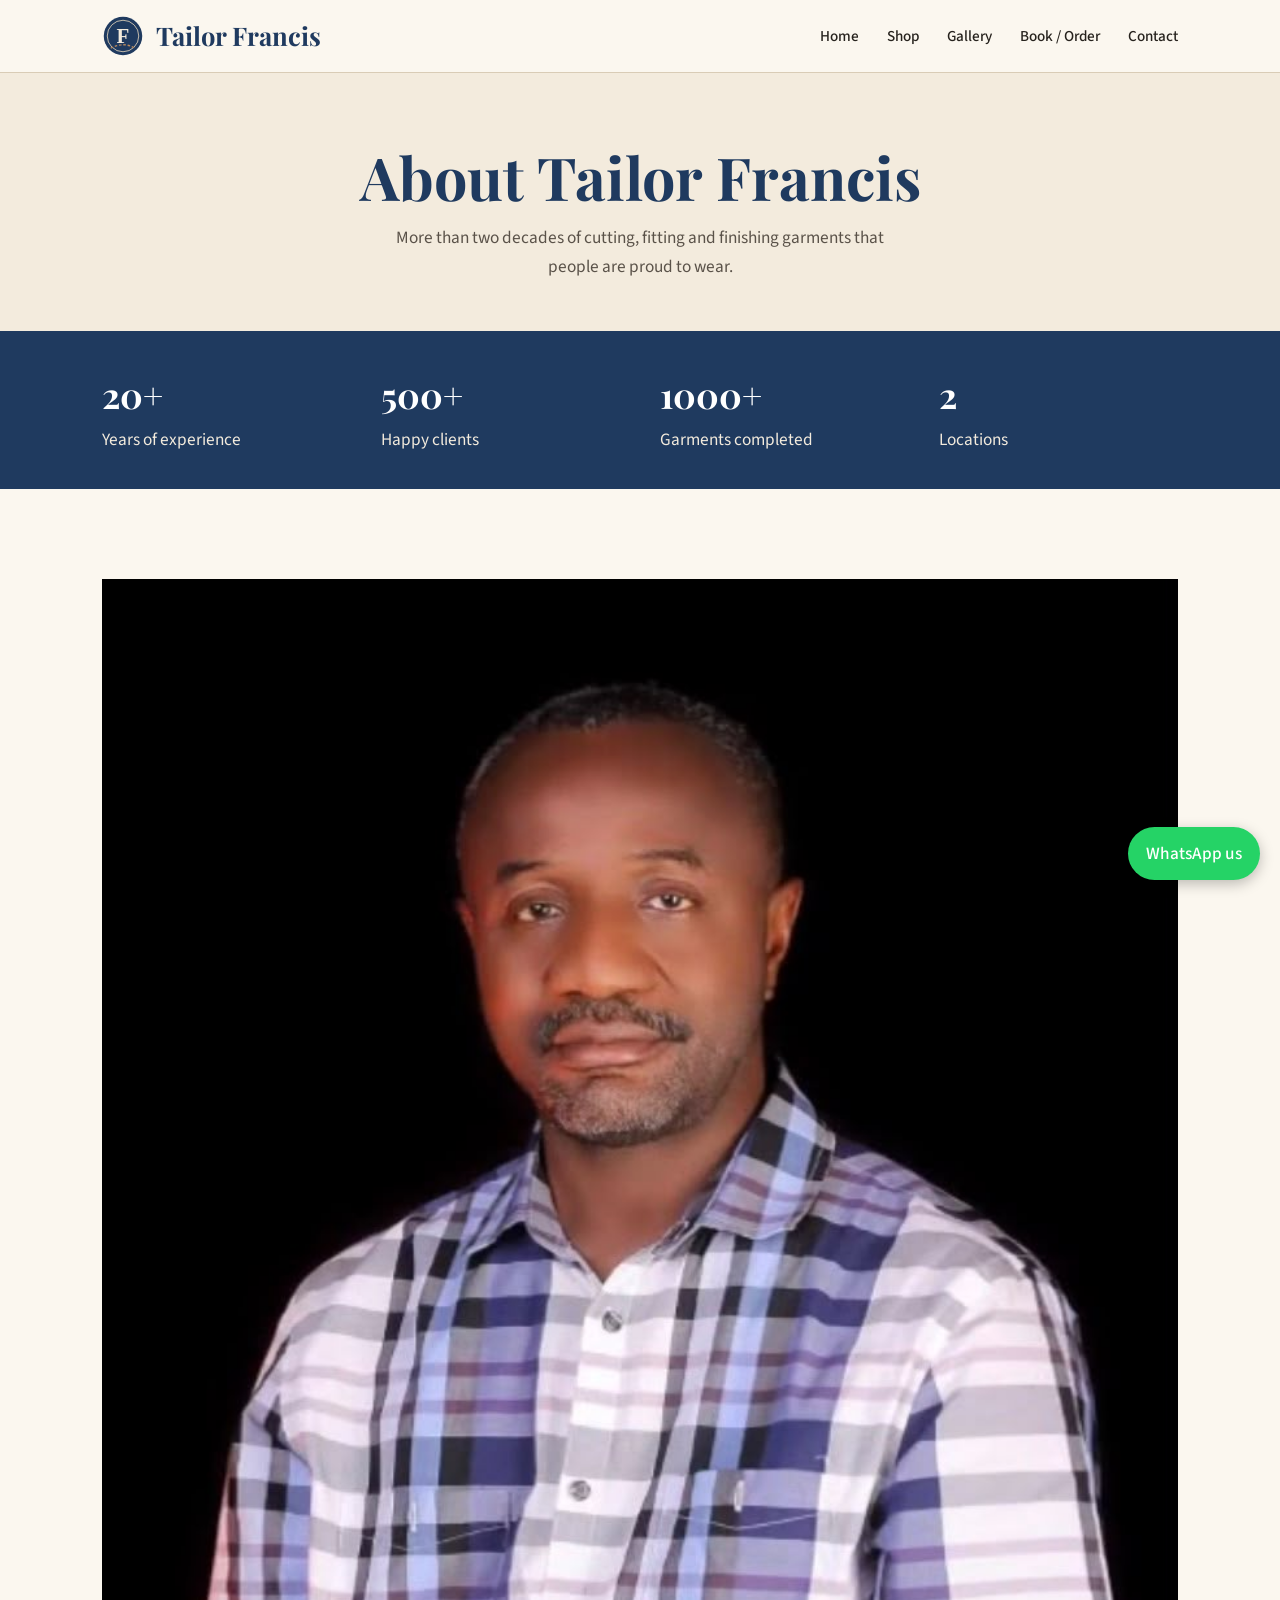
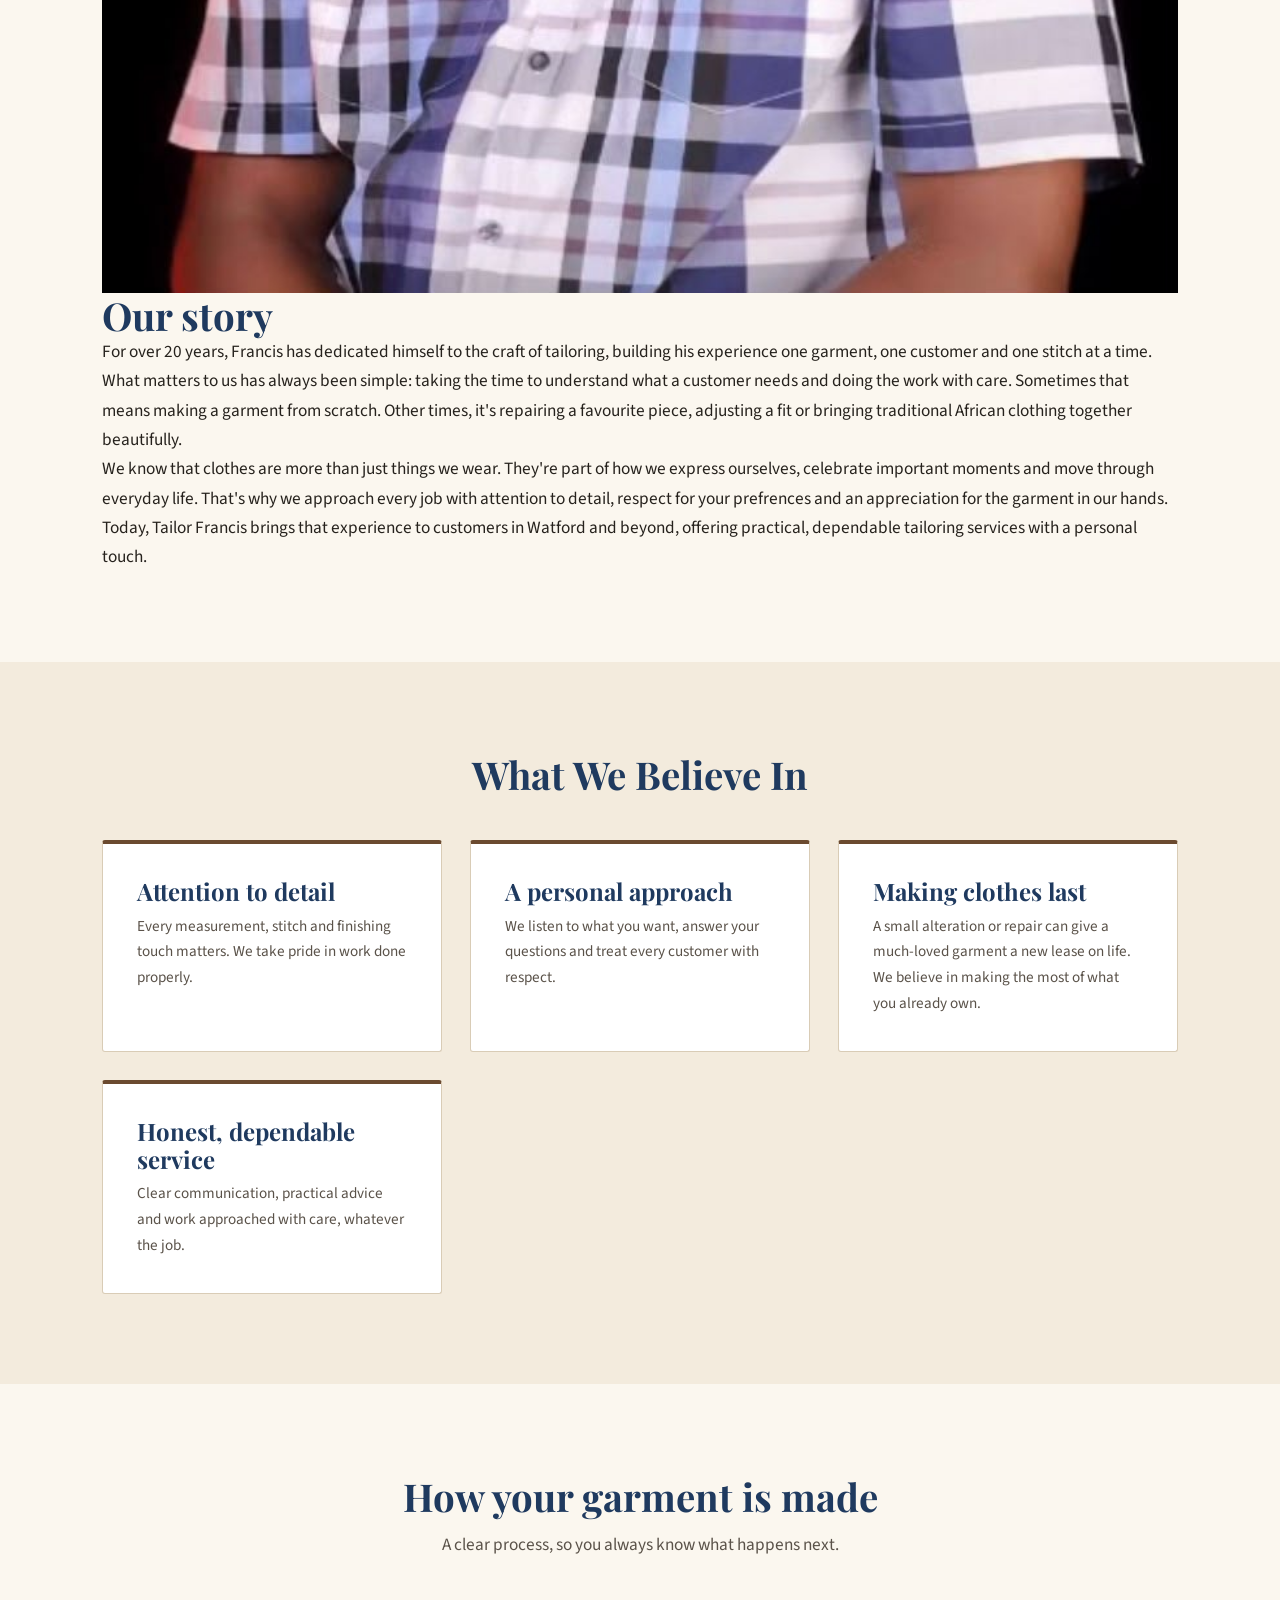
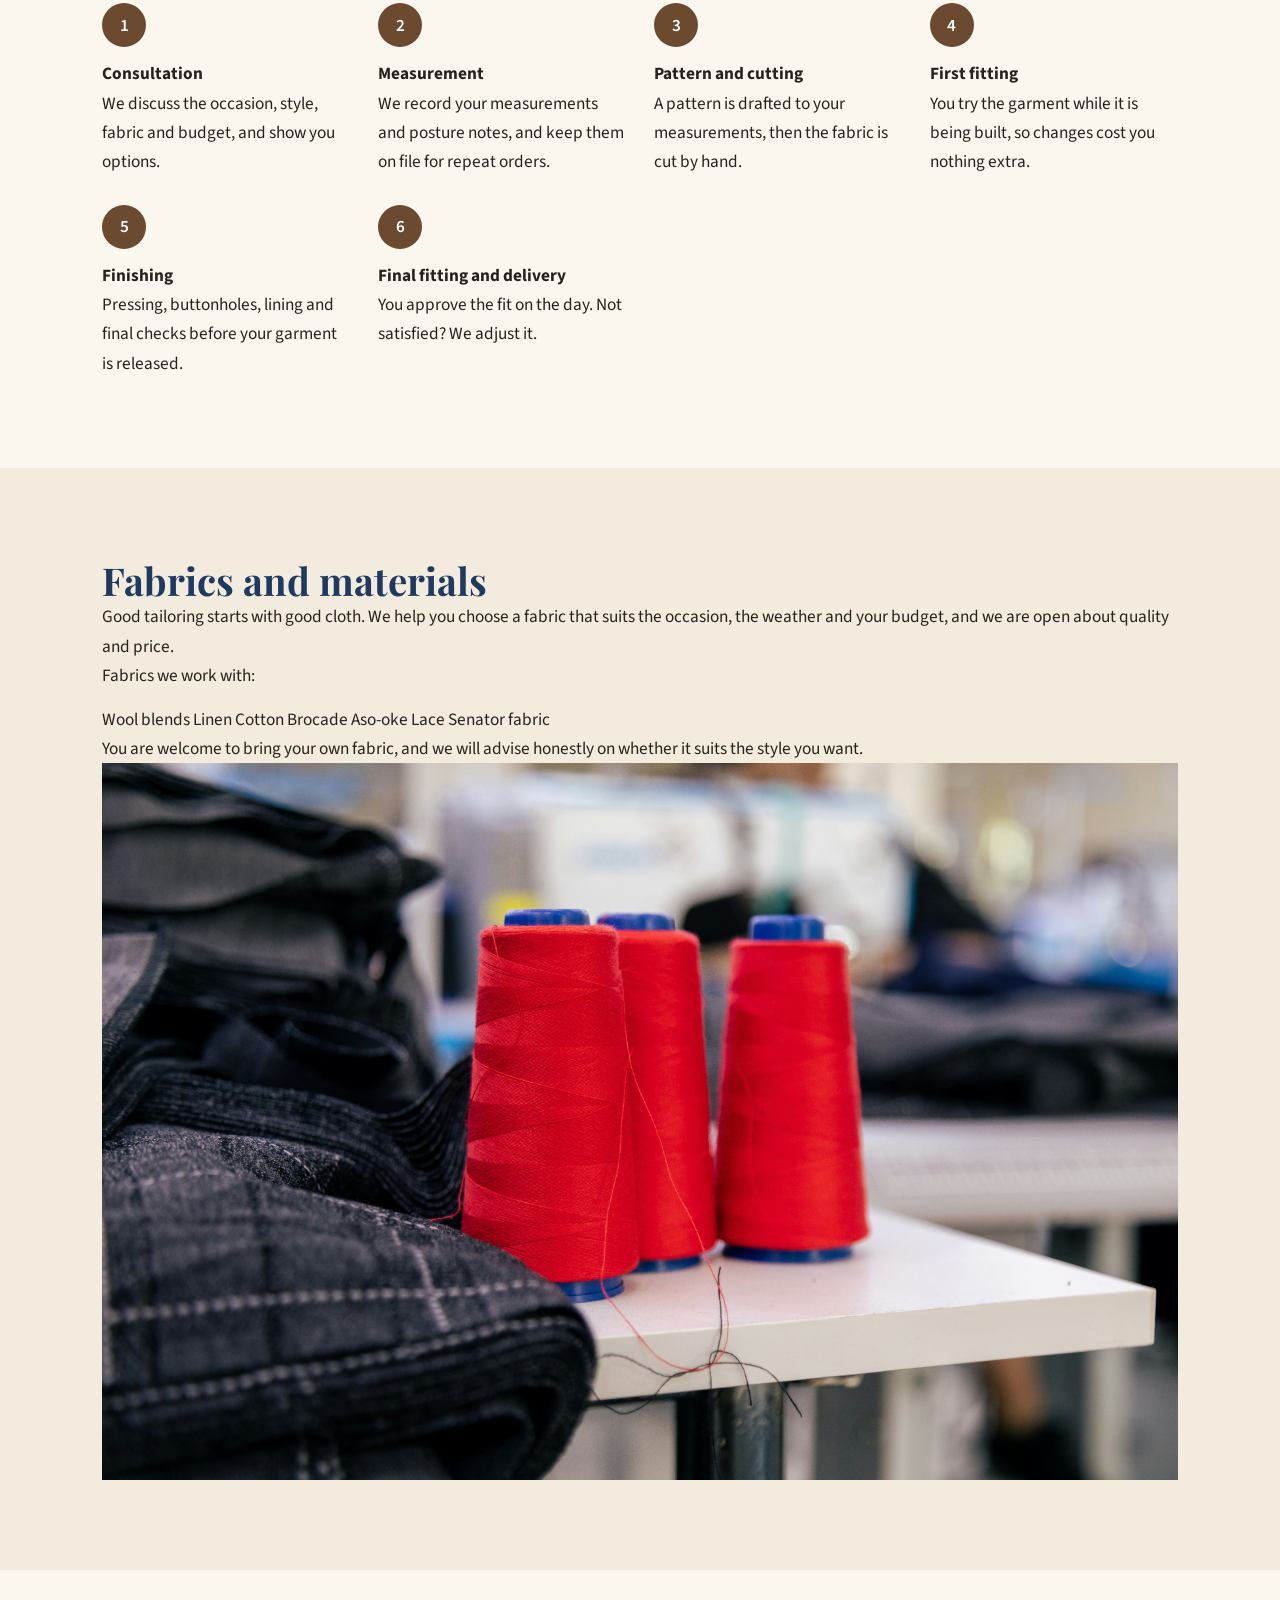
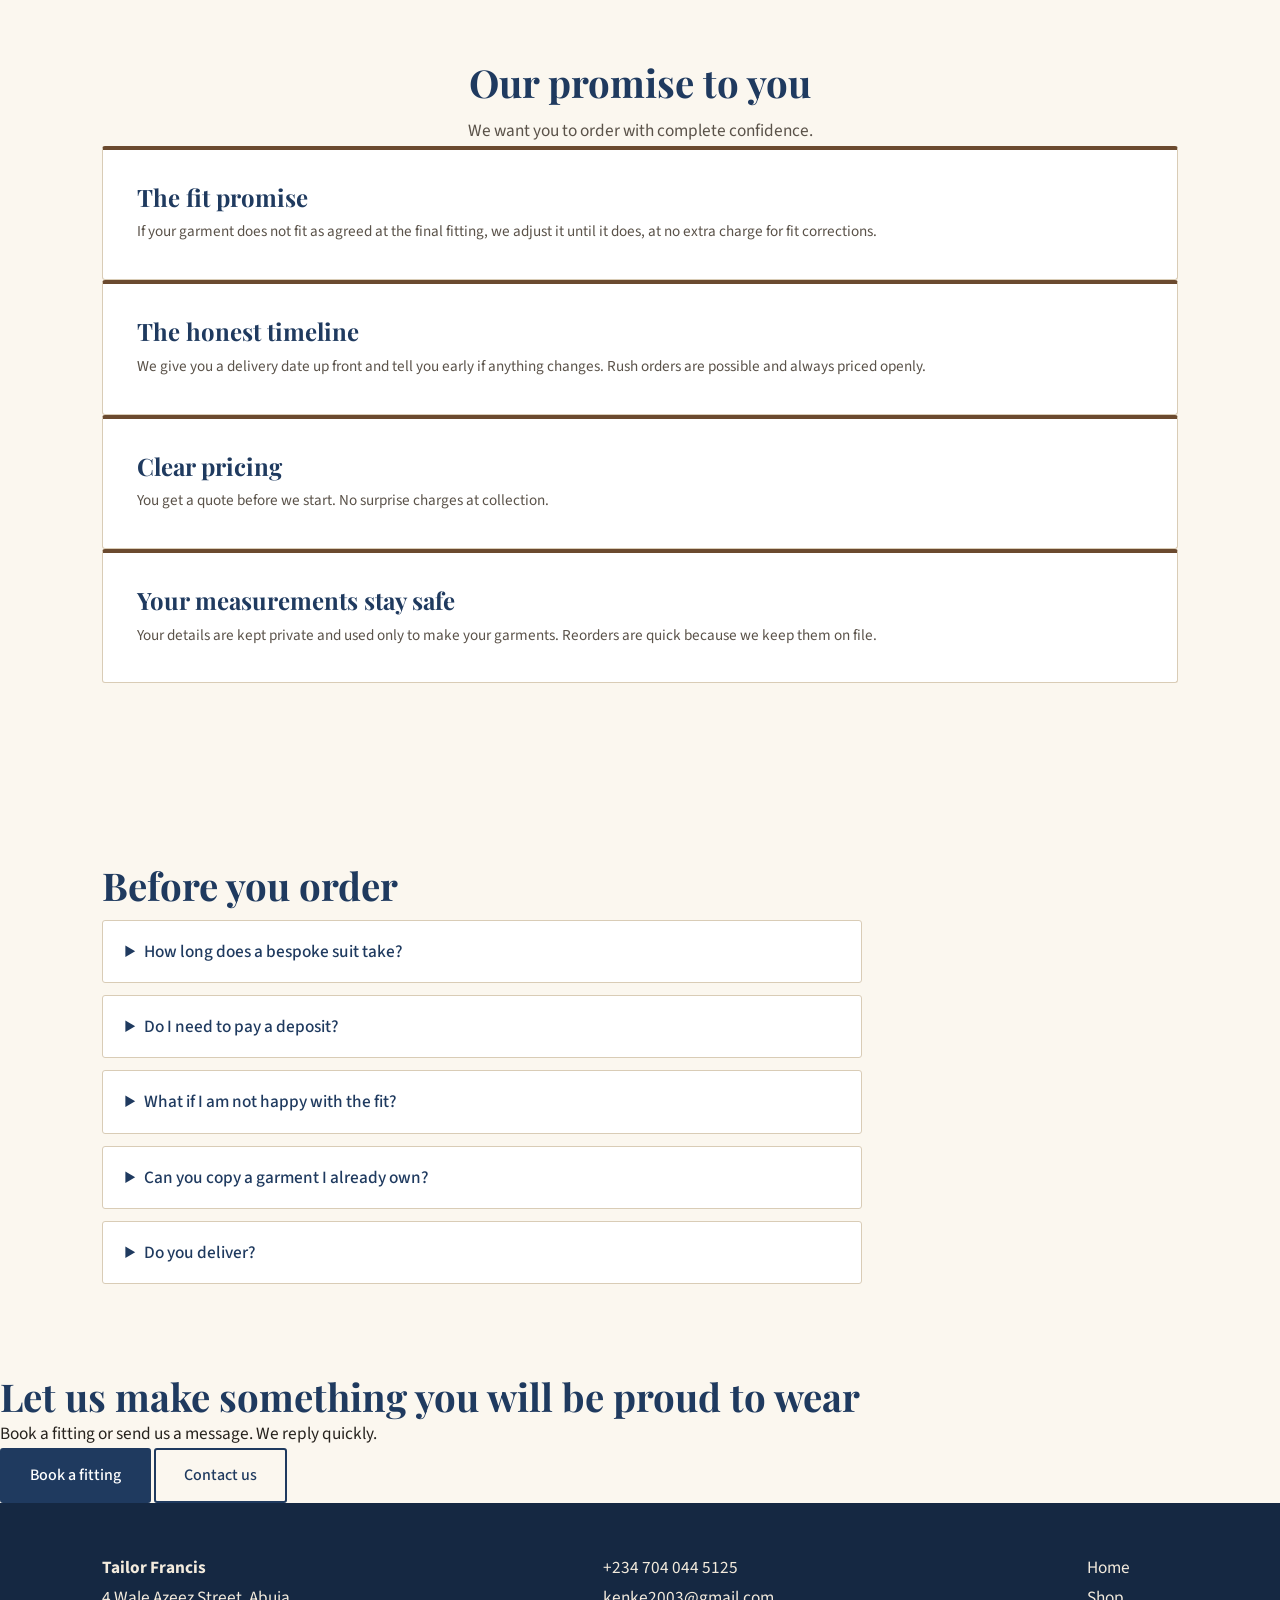
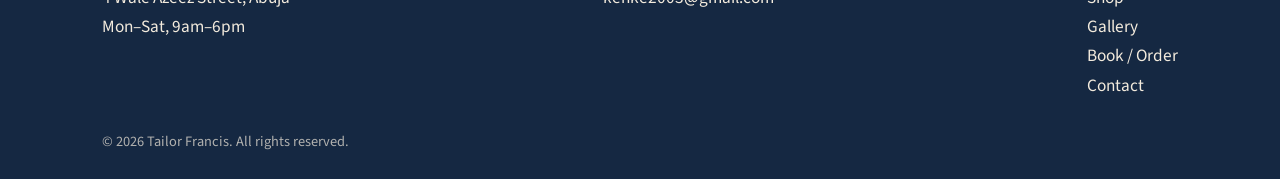
==== about.html @ 88d14ccb "Add files via upload" ====
<!DOCTYPE html>
<html lang="en">
    <head>
        <meta charset="UTF-8">
        <meta name="viewport" content="width=device-width,initial-scale=1">
        <title>About Us | Tailor Francis</title>
        <meta name="description" content="The story, craft and promise behind Tailor Francis.">
        <link rel="stylesheet" href="style.css">
    </head>

    <body>
        <header id="site-header"></header>
        <main>
            <div class="page-head">
                <h1>About Tailor Francis</h1>
                <p class="lead" style="margin:12px auto 0">More than two decades of cutting, fitting and finishing garments that people are proud to wear.</p>
            </div>

            <section class="facts">
                <div><b>20+</b>Years of experience</div>
                <div><b>500+</b>Happy clients</div>
                <div><b>1000+</b>Garments completed</div>
                <div><b>2</b>Locations</div>
            </section>

            <section class="section">
                <div class="split">
                    <img src="founder.jpeg" alt="Tailor at work">
                    <div>
                        <h2>Our story</h2>
                        <p>For over 20 years, Francis has dedicated himself to the craft of tailoring, building his experience one garment, one customer and one stitch at a time.</p>
                        <p>What matters to us has always been simple: taking the time to understand what a customer needs and doing the work with care. Sometimes that means making a garment from scratch. Other times, it's repairing a favourite piece, adjusting a fit or bringing traditional African clothing together beautifully.</p>
                        <p>We know that clothes are more than just things we wear. They're part of how we express ourselves, celebrate important moments and move through everyday life. That's why we approach every job with attention to detail, respect for your prefrences and an appreciation for the garment in our hands.</p>
                        <p>Today, Tailor Francis brings that experience to customers in Watford and beyond, offering practical, dependable tailoring services with a personal touch.</p>
                    </div>
                </div>
            </section>

            <section class="section alt">
                <div class="center">
                    <h2>What We Believe In</h2>
                </div>
                <div class="grid grid4">
                    <div class="card">
                        <h3>Attention to detail</h3>
                        <p>Every measurement, stitch and finishing touch matters. We take pride in work done properly.</p>
                    </div>
                    <div class="card">
                        <h3>A personal approach</h3>
                        <p>We listen to what you want, answer your questions and treat every customer with respect.</p>
                    </div>
                    <div class="card">
                        <h3>Making clothes last</h3>
                        <p>A small alteration or repair can give a much-loved garment a new lease on life. We believe in making the most of what you already own. </p>
                    </div>
                    <div class="card">
                        <h3>Honest, dependable service</h3>
                        <p>Clear communication, practical advice and work approached with care, whatever the job.</p>
                    </div>
                </div>
            </section>

            <section class="section">
                <div class="center">
                    <h2>How your garment is made</h2>
                    <p class="lead">A clear process, so you always know what happens next.</p>
                </div>
                <ol class="steps steps3">
                    <li><b>Consultation</b><br>We discuss the occasion, style, fabric and budget, and show you options.</li>
                    <li><b>Measurement</b><br>We record your measurements and posture notes, and keep them on file for repeat orders.</li>
                    <li><b>Pattern and cutting</b><br>A pattern is drafted to your measurements, then the fabric is cut by hand.</li>
                    <li><b>First fitting</b><br>You try the garment while it is being built, so changes cost you nothing extra.</li>
                    <li><b>Finishing</b><br>Pressing, buttonholes, lining and final checks before your garment is released.</li>
                    <li><b>Final fitting and delivery</b><br>You approve the fit on the day. Not satisfied? We adjust it.</li>
                </ol>
            </section>

            <section class="section alt">
                <div class="split">
                    <div>
                        <h2>Fabrics and materials</h2>
                        <p>Good tailoring starts with good cloth. We help you choose a fabric that suits the occasion, the weather and your budget, and we are open about quality and price.</p>
                        <p style="margin-bottom:14px">Fabrics we work with:</p>
                        <span class="pill">Wool blends</span>
                        <span class="pill">Linen</span>
                        <span class="pill">Cotton</span>
                        <span class="pill">Brocade</span>
                        <span class="pill">Aso-oke</span>
                        <span class="pill">Lace</span>
                        <span class="pill">Senator fabric</span>
                        <p>You are welcome to bring your own fabric, and we will advise honestly on whether it suits the style you want.</p>
                    </div>
                    <img src="fabric-ish.jpg" alt="Tailor at work">
                </div>
            </section>

            <section class="section">
                <div class="center">
                    <h2>Our promise to you</h2>
                    <p class="lead">We want you to order with complete confidence.</p>
                </div>
                <div class="promise">
                    <div class="card">
                        <h3>The fit promise</h3>
                        <p>If your garment does not fit as agreed at the final fitting, we adjust it until it does, at no extra charge for fit corrections.</p>
                    </div>
                    <div class="card">
                        <h3>The honest timeline</h3>
                        <p>We give you a delivery date up front and tell you early if anything changes. Rush orders are possible and always priced openly.</p>
                    </div>
                    <div class="card">
                        <h3>Clear pricing</h3>
                        <p>You get a quote before we start. No surprise charges at collection.</p>
                    </div>
                    <div class="card">
                        <h3>Your measurements stay safe</h3>
                        <p>Your details are kept private and used only to make your garments. Reorders are quick because we keep them on file.</p>
                    </div>
                </div>
            </section>

            <section class="section">
                <h2>Before you order</h2>
                <details>
                    <summary>How long does a bespoke suit take?</summary>
                    <p>Most custom suits take 4-6 weeks to complete, depending on the design, fabric availability, and fitting requirements. If you have a specific deadline, please let us know and we'll do our best to accommodate your schedule..</p>
                </details>
                <details>
                    <summary>Do I need to pay a deposit?</summary>
                    <p>Replace with your deposit policy.</p>
                </details>
                <details>
                    <summary>What if I am not happy with the fit?</summary>
                    <p>You approve the fit at the final fitting. If it is not right, we adjust it.</p>
                </details>
                <details>
                    <summary>Can you copy a garment I already own?</summary>
                    <p>Yes. Bring it in or send clear photos and measurements.</p>
                </details>
                <details>
                    <summary>Do you deliver?</summary>
                    <p>Replace with your delivery areas and charges.</p>
                </details>
            </section>

            <section class="cta">
                <h2>Let us make something you will be proud to wear</h2>
                <p>Book a fitting or send us a message. We reply quickly.</p>
                <a href="book.html" class="btn">Book a fitting</a>
                <a href="contact.html" class="btn-outline">Contact us</a>
            </section>
        </main>
        <footer id="site-footer"></footer>
        <script src="script.js"></script>
    </body>
</html>
---- style.css ----
@import url('https://fonts.googleapis.com/css2?family=Playfair+Display:wght@500;600;700&family=Source+Sans+3:wght@400;500;600&display=swap');
:root{--navy:#1f3a5f;--navy-d:#152842;--beige:#f3ebdd;--cream:#fbf7ef;--brown:#6b4a2f;--ink:#26221d;--line:#d9ccb6}
*{margin:0;padding:0;box-sizing:border-box}
html{scroll-behavior:smooth}
body{font-size:1.08rem;font-family:'Source Sans 3',Arial,sans-serif;background:var(--cream);color:var(--ink);line-height:1.7}
h1,h2,h3{font-family:'Playfair Display',Georgia,serif;color:var(--navy);line-height:1.15}
h1{font-size:clamp(2.3rem,5vw,3.7rem)}h2{font-size:clamp(1.8rem,3.5vw,2.4rem)}h3{font-size:1.5rem}
a{text-decoration:none;color:inherit}img{width:100%;display:block}
:focus-visible{outline:3px solid var(--brown);outline-offset:3px}
.wrap{padding:0 8%}.section{padding:90px 8%}.alt{background:var(--beige)}
.center{text-align:center}.lead{max-width:60ch;color:#5a5249}.center .lead{margin:12px auto 0}
/* header */
.navbar{position:sticky;top:0;z-index:50;display:flex;justify-content:space-between;align-items:center;padding:14px 8%;background:var(--cream);border-bottom:1px solid var(--line)}
.logo{display:flex;align-items:center;gap:12px;font-family:'Playfair Display',Georgia,serif;font-size:1.6rem;font-weight:700;color:var(--navy)}
.logo svg{width:42px;height:42px}
.nav-links{display:flex;gap:28px;list-style:none;align-items:center}
.nav-links a{font-weight:500;font-size:.95rem;padding:4px 0;border-bottom:2px solid transparent}
.nav-links a:hover,.nav-links a.active{border-color:var(--brown);color:var(--brown)}
.menu-btn{display:none;background:none;border:1px solid var(--navy);color:var(--navy);padding:6px 12px;border-radius:4px;font:inherit;cursor:pointer}
.btn,.btn-outline{display:inline-block;padding:12px 28px;border-radius:3px;font-weight:500;cursor:pointer;font-family:inherit;font-size:1rem;transition:background .25s,color .25s}
.btn{background:var(--navy);color:#fff;border:2px solid var(--navy)}.btn:hover{background:var(--navy-d)}
.btn-outline{border:2px solid var(--navy);color:var(--navy);background:none}.btn-outline:hover{background:var(--navy);color:#fff}
/* hero */
.hero{display:grid;grid-template-columns:1.1fr .9fr;gap:60px;align-items:center;padding:80px 8%}
.hero p{margin:20px 0 30px;max-width:48ch;color:#5a5249}
.hero-buttons{display:flex;gap:16px;flex-wrap:wrap}
.ph{background:linear-gradient(135deg,var(--navy),var(--brown));color:#f3ebdd;display:flex;align-items:flex-end;padding:18px;font-family:'Playfair Display',Georgia,serif;font-size:1.3rem;border-radius:4px;min-height:220px}
.hero .ph{min-height:460px;border:10px solid var(--beige);outline:1px solid var(--line)}
.facts{display:flex;flex-wrap:wrap;gap:40px;padding:34px 8%;background:var(--navy);color:var(--beige)}
.facts div{flex:1;min-width:150px}.facts b{font-family:'Playfair Display',Georgia,serif;font-size:2.2rem;display:block;color:#fff}
/* cards */
.grid{display:grid;grid-template-columns:repeat(3,1fr);gap:28px;margin-top:44px}
.card{background:#fff;padding:34px;border:1px solid var(--line);border-top:4px solid var(--brown);border-radius:3px}
.card h3{margin-bottom:8px}.card p{color:#5a5249;font-size:.95rem}.card .price{display:block;margin-top:14px;color:var(--brown);font-weight:600}
.steps{counter-reset:s;list-style:none;display:grid;grid-template-columns:repeat(4,1fr);gap:28px;margin-top:44px}
.steps li{counter-increment:s}.steps li::before{content:counter(s);display:grid;place-items:center;width:44px;height:44px;border-radius:50%;background:var(--brown);color:#fff;font-weight:600;margin-bottom:12px}
.quote{font-family:'Playfair Display',Georgia,serif;font-size:1.1rem;color:var(--navy)}.quote small{display:block;font:400 .9rem 'Source Sans 3';color:var(--brown);margin-top:8px}
details{background:#fff;border:1px solid var(--line);padding:16px 22px;margin-top:12px;border-radius:3px;max-width:760px}
summary{cursor:pointer;font-weight:500;color:var(--navy)}details p{margin-top:8px;color:#5a5249}
/* gallery */
.filters{display:flex;gap:10px;justify-content:center;flex-wrap:wrap;margin:30px 0}
.filters button{border:1px solid var(--navy);background:none;color:var(--navy);padding:8px 20px;border-radius:30px;font:inherit;cursor:pointer}
.filters button.on{background:var(--navy);color:#fff}
.gallery{display:grid;grid-template-columns:repeat(3,1fr);gap:20px}
.gallery .ph{min-height:300px;cursor:zoom-in;border:0}.gallery .ph.hide{display:none}
.lightbox{position:fixed;inset:0;background:rgba(21,40,66,.92);display:none;place-items:center;z-index:100;padding:30px}
.lightbox.open{display:grid}.lightbox .ph{width:min(700px,100%);min-height:60vh;font-size:2rem}
.lightbox button{position:absolute;top:20px;right:26px;font-size:2rem;background:none;border:0;color:#fff;cursor:pointer}
/* forms */
.form{background:#fff;border:1px solid var(--line);padding:36px;border-radius:3px;max-width:820px;margin:40px auto 0}
.form h3{margin:26px 0 12px;border-bottom:1px solid var(--line);padding-bottom:6px}.form h3:first-child{margin-top:0}
.row{display:grid;grid-template-columns:1fr 1fr;gap:16px}.row3{grid-template-columns:repeat(3,1fr)}
label{display:block;font-size:.88rem;font-weight:500;margin:12px 0 4px}
input,select,textarea{width:100%;padding:11px 13px;border:1px solid var(--line);border-radius:3px;font:inherit;background:var(--cream)}
input.bad,select.bad{border-color:#a33}
.err{color:#a33;font-size:.8rem;min-height:1em}.note{font-size:.85rem;color:#6b6258}
.toast{margin-top:20px;padding:14px;background:#e8f0e4;border:1px solid #9bb48f;border-radius:3px;display:none}.toast.show{display:block}
.contact-grid{display:grid;grid-template-columns:1fr 1fr;gap:50px}
.contact-grid p{margin-bottom:10px}
/* footer, float */
footer{background:var(--navy-d);color:var(--beige);padding:50px 8% 24px}
.foot{display:flex;justify-content:space-between;flex-wrap:wrap;gap:30px}footer a:hover{text-decoration:underline}footer small{display:block;margin-top:30px;opacity:.7}
.wa{position:fixed;right:20px;bottom:20px;background:#25d366;color:#fff;padding:12px 18px;border-radius:30px;font-weight:500;z-index:40;box-shadow:0 4px 14px rgba(0,0,0,.25)}
.top{position:fixed;left:20px;bottom:20px;width:42px;height:42px;border-radius:50%;border:0;background:var(--brown);color:#fff;cursor:pointer;display:none;z-index:40}
.page-head{padding:70px 8% 50px;background:var(--beige);text-align:center}
@media(max-width:900px){
.hero,.contact-grid{grid-template-columns:1fr}.hero .ph{min-height:300px}
.grid,.gallery{grid-template-columns:1fr 1fr}.steps{grid-template-columns:1fr 1fr}
.menu-btn{display:block}.nav-links{display:none;position:absolute;top:100%;left:0;right:0;flex-direction:column;background:var(--cream);padding:20px;border-bottom:1px solid var(--line)}
.nav-links.open{display:flex}}
@media(max-width:560px){.grid,.gallery,.steps,.row,.row3{grid-template-columns:1fr}}
@media(prefers-reduced-motion:reduce){*{transition:none!important;scroll-behavior:auto!important}}
/* shop */
.cats{display:flex;gap:10px;justify-content:center;flex-wrap:wrap;margin:0 0 34px}
.cats button{border:1px solid var(--navy);background:none;color:var(--navy);padding:8px 20px;border-radius:30px;font:inherit;cursor:pointer}
.cats button.on{background:var(--navy);color:#fff}
.shop-grid{display:grid;grid-template-columns:repeat(4,1fr);gap:24px}
.product{background:#fff;border:1px solid var(--line);border-radius:3px;display:flex;flex-direction:column}
.product .ph{min-height:260px;border-radius:3px 3px 0 0;font-size:1rem}
.product .info{padding:16px;display:flex;flex-direction:column;gap:8px;flex:1}
.product h3{font-size:1.15rem}.product .price{color:var(--brown);font-weight:600}
.product select{padding:8px}.product .btn{margin-top:auto;padding:10px;font-size:.95rem}
.cart-btn{position:fixed;right:20px;bottom:76px;z-index:60;background:var(--brown);color:#fff;border:0;padding:12px 18px;border-radius:30px;cursor:pointer;font:inherit;font-weight:600;box-shadow:0 4px 14px rgba(0,0,0,.25)}
.drawer{position:fixed;top:0;right:0;bottom:0;width:min(400px,100%);background:var(--cream);z-index:90;padding:24px;overflow:auto;transform:translateX(100%);transition:transform .3s;box-shadow:-6px 0 24px rgba(0,0,0,.2)}
.drawer.open{transform:none}
.drawer .close{float:right;background:none;border:0;font-size:1.8rem;cursor:pointer}
.ci{display:flex;justify-content:space-between;gap:10px;padding:12px 0;border-bottom:1px solid var(--line);font-size:.95rem}
.ci button{border:1px solid var(--line);background:#fff;width:26px;height:26px;cursor:pointer;border-radius:3px}
.total{display:flex;justify-content:space-between;font-weight:600;font-size:1.2rem;margin:16px 0}
@media(max-width:900px){.shop-grid{grid-template-columns:1fr 1fr}}
@media(max-width:560px){.shop-grid{grid-template-columns:1fr}}
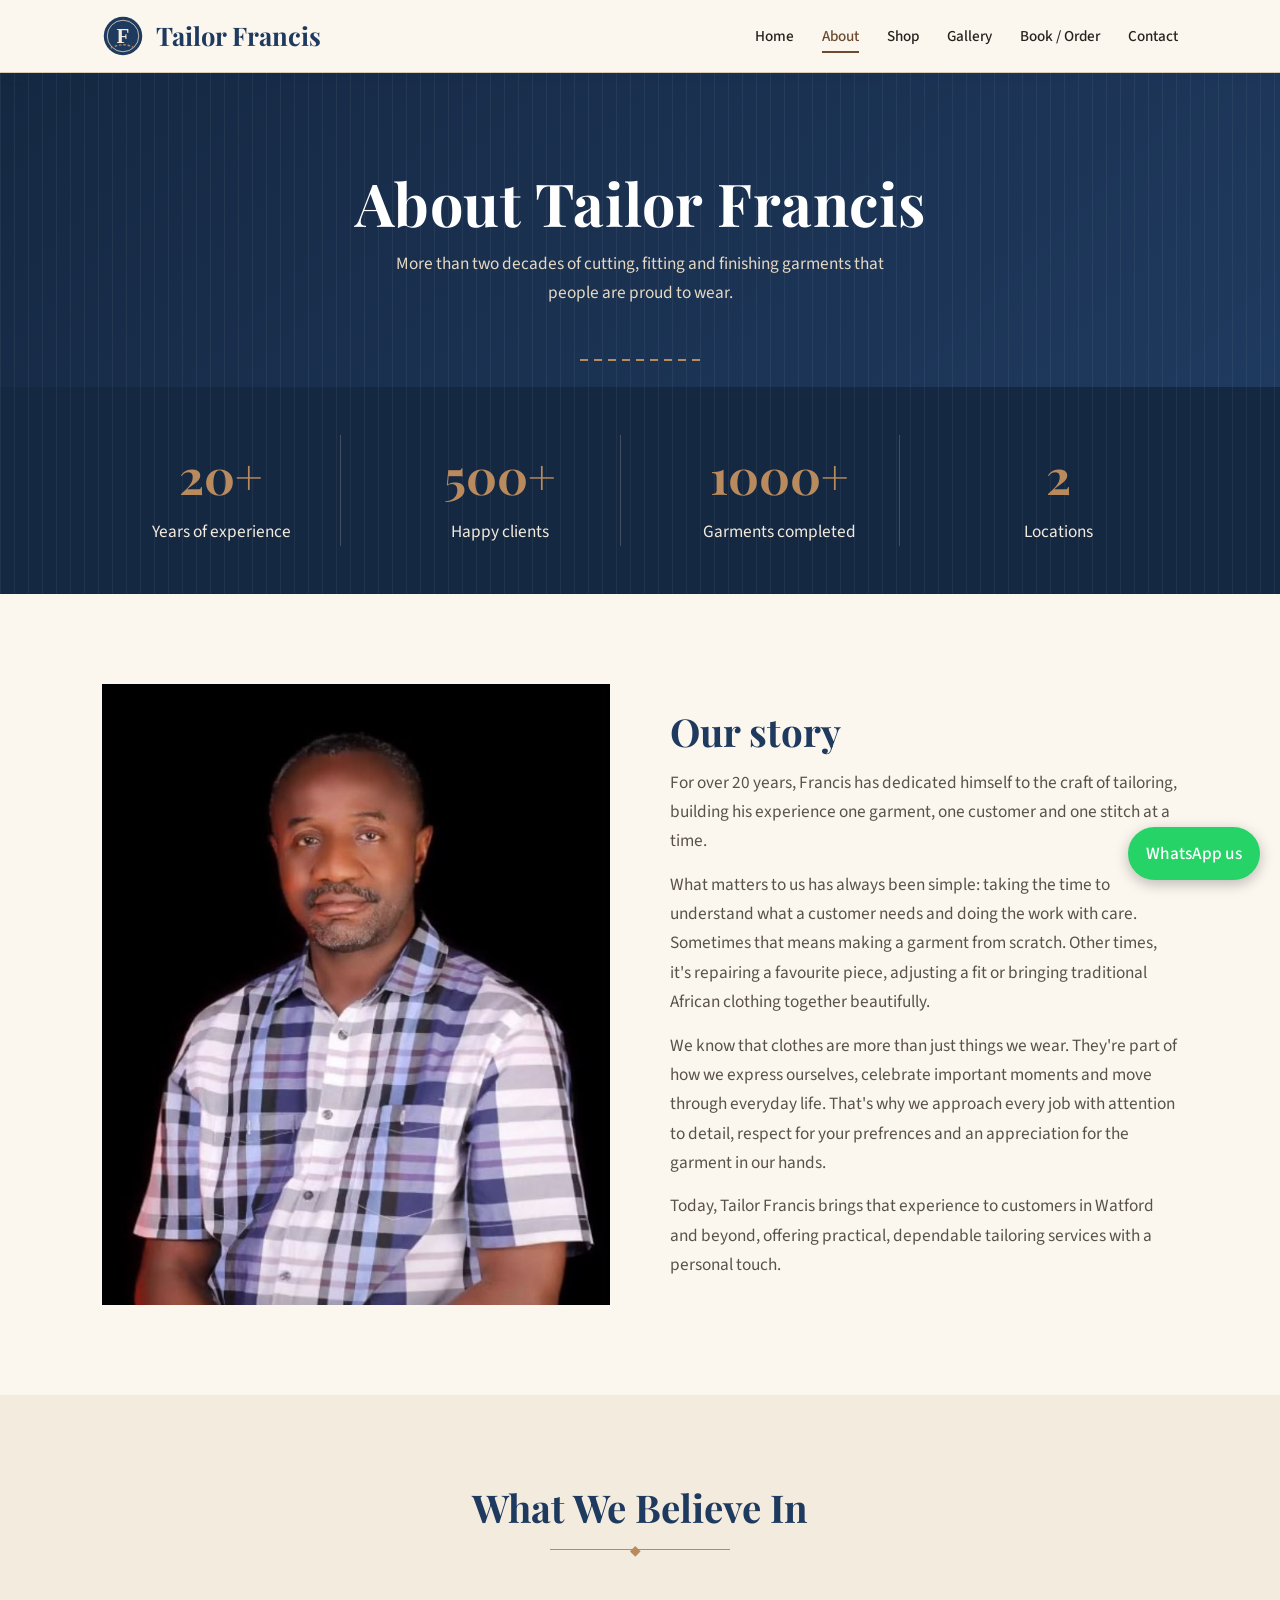
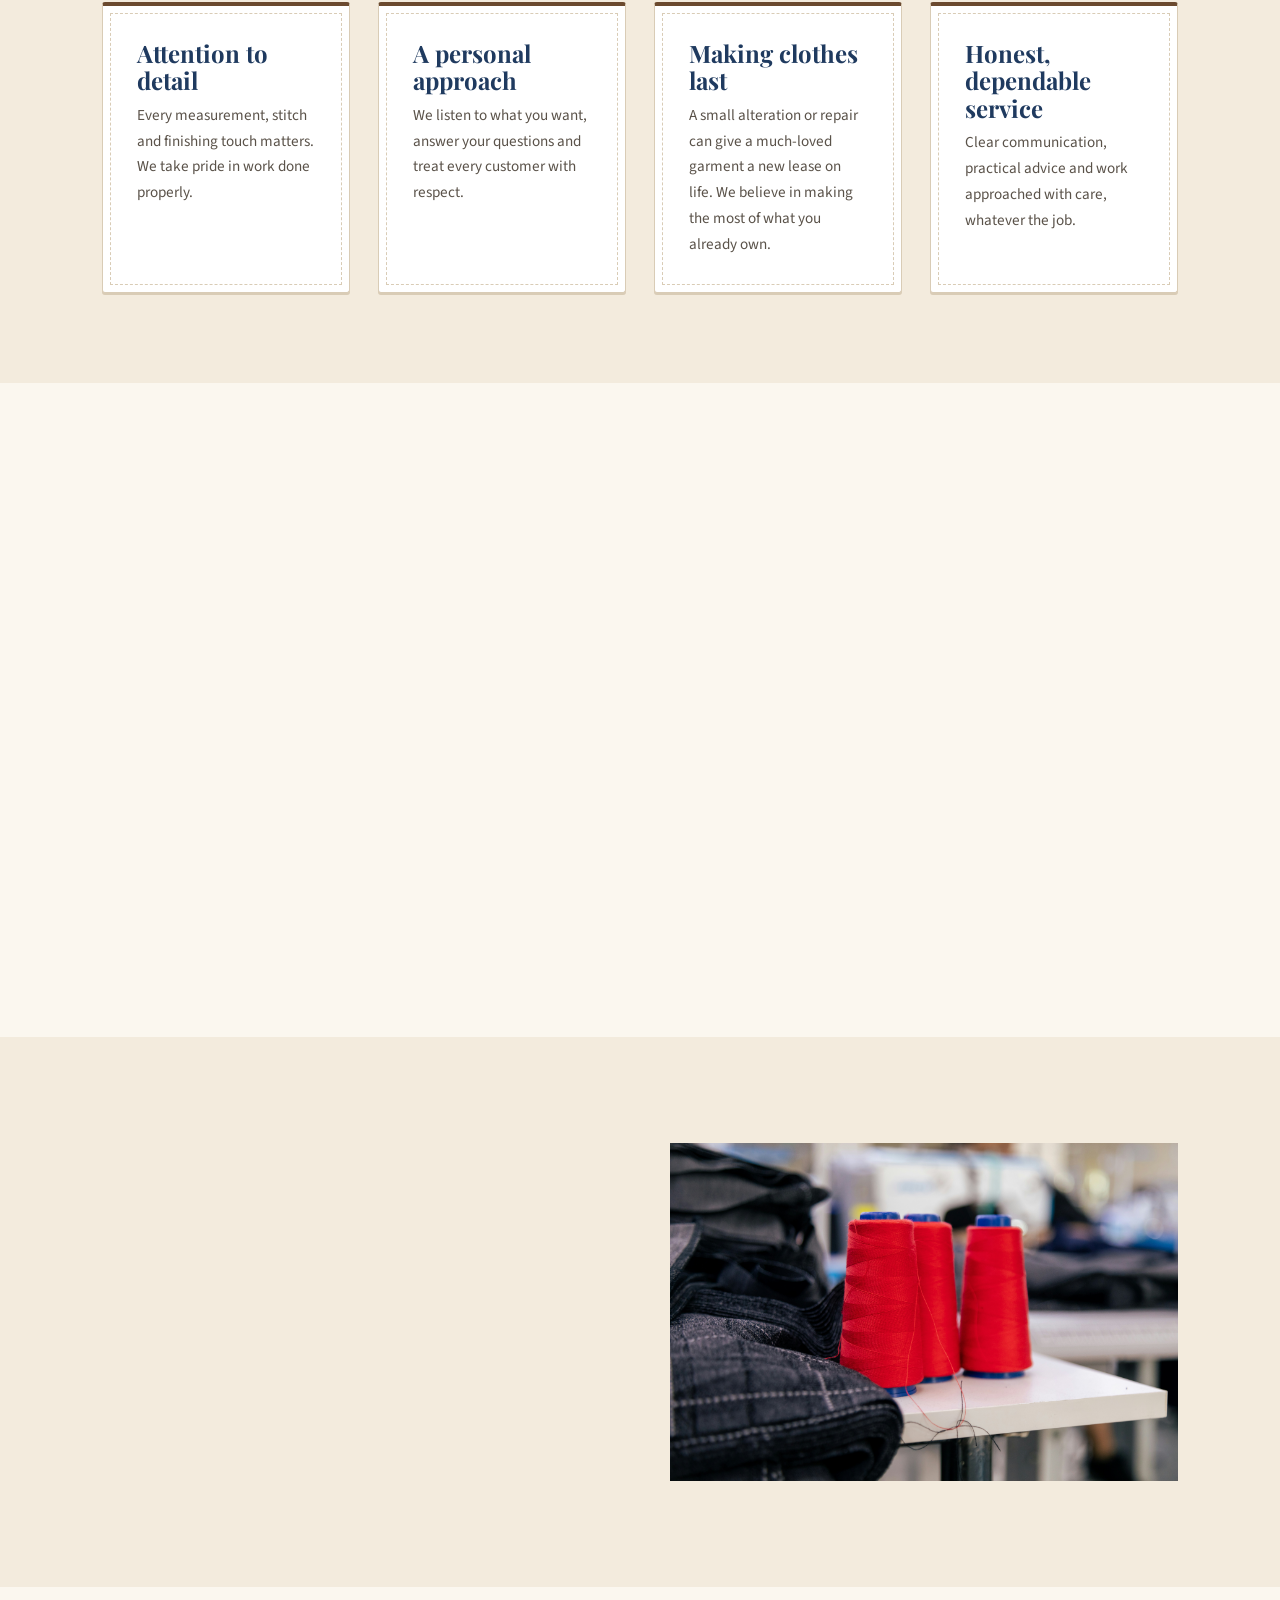
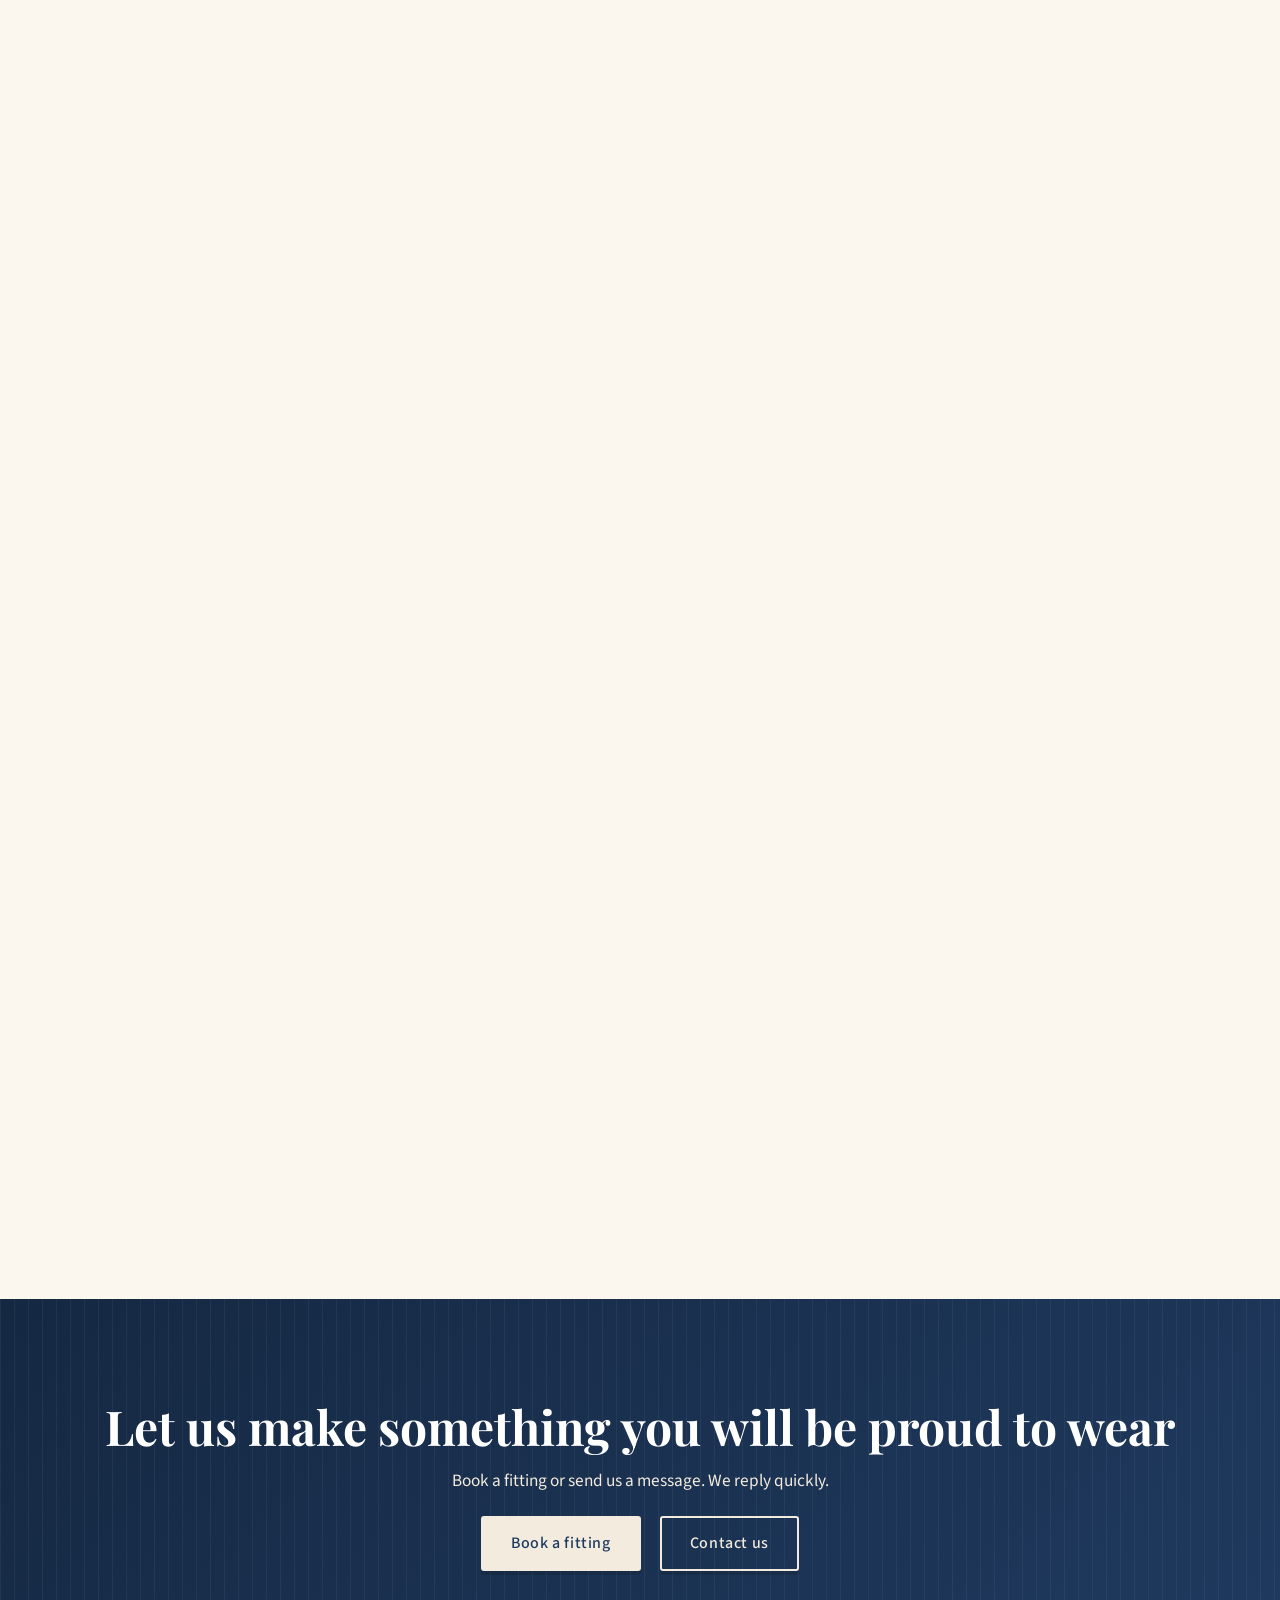
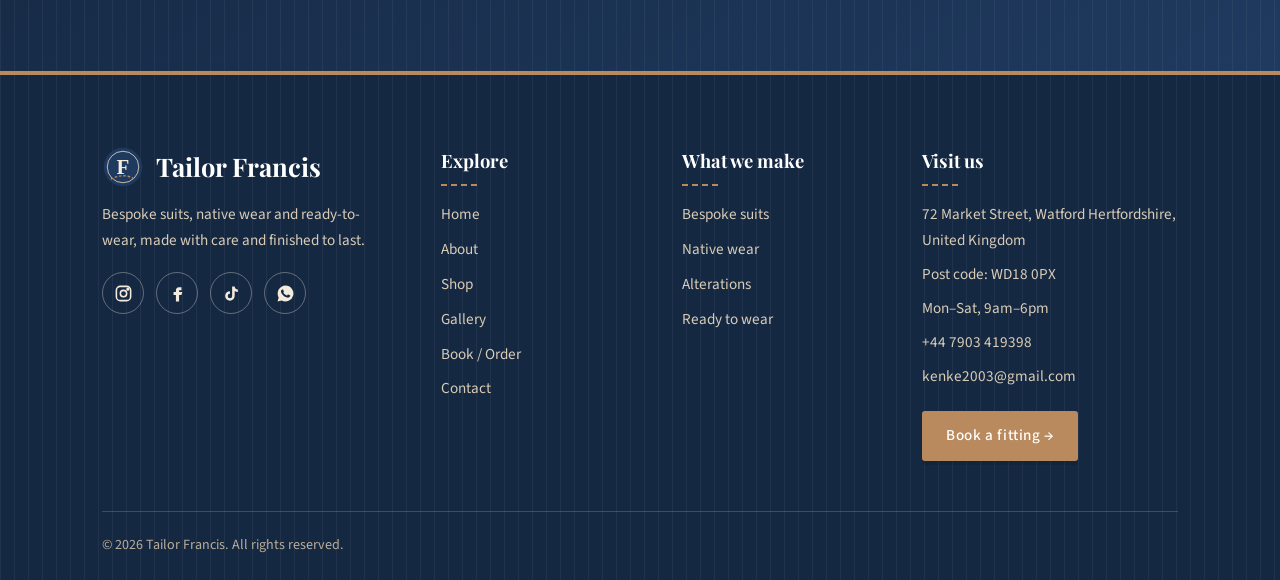
==== commit faac8e60: "Revise About Us page content and metadata Updated the About Us page with new content and meta tags." ====
--- a/about.html
+++ b/about.html
@@ -4,7 +4,19 @@
         <meta charset="UTF-8">
         <meta name="viewport" content="width=device-width,initial-scale=1">
         <title>About Us | Tailor Francis</title>
-        <meta name="description" content="The story, craft and promise behind Tailor Francis.">
+        <meta name="description" content="Francis Tailoring is a small family workshop in Hertfordshire with over 25 years of experience. Every stitch is made by hand, with love, never mass produced."><link rel="canonical" href="https://tailor-francis.netlify.app/about.html">
+        <meta name="theme-color" content="#1f3a5f">
+        <meta property="og:type" content="website">
+        <meta property="og:site_name" content="Francis Tailoring">
+        <meta property="og:locale" content="en_GB">
+        <meta property="og:title" content="About Us | Family Tailors in Hertfordshire | Francis Tailoring">
+        <meta property="og:description" content="Tailor Francis attention to detail, respect for your preferences and an appreciation for the garment in our hands. We make bespoke suits, native wear and alterations by hand.">
+        <meta property="og:url" content="https://tailor-francis.netlify.app/about.html">
+        <meta property="og:image" content="https://tailor-francis.netlify.app/img/Site1.jpg">
+        <meta name="twitter:card" content="summary_large_image">
+        <link rel="icon" href="data:image/svg+xml,%3Csvg xmlns='http://www.w3.org/2000/svg' viewBox='0 0 48 48'%3E%3Ccircle cx='24' cy='24' r='22' fill='%231f3a5f'/%3E%3Ctext x='24' y='32' text-anchor='middle' font-family='Georgia,serif' font-size='24' font-weight='700' fill='%23f3ebdd'%3EF%3C/text%3E%3C/svg%3E">
+        <link rel="preconnect" href="https://fonts.googleapis.com">
+        <link rel="preconnect" href="https://fonts.gstatic.com" crossorigin>
         <link rel="stylesheet" href="style.css">
     </head>
 
@@ -153,4 +165,4 @@
         <footer id="site-footer"></footer>
         <script src="script.js"></script>
     </body>
-</html>+</html>
--- a/style.css
+++ b/style.css
@@ -1,91 +1,408 @@
 @import url('https://fonts.googleapis.com/css2?family=Playfair+Display:wght@500;600;700&family=Source+Sans+3:wght@400;500;600&display=swap');
-:root{--navy:#1f3a5f;--navy-d:#152842;--beige:#f3ebdd;--cream:#fbf7ef;--brown:#6b4a2f;--ink:#26221d;--line:#d9ccb6}
+/* ---------- BASE ---------- */
+:root{--navy:#1f3a5f;--navy-d:#152842;--beige:#f3ebdd;--cream:#fbf7ef;--brown:#6b4a2f;--gold:#b98a5e;--ink:#26221d;--line:#d9ccb6;
+ --stripe:repeating-linear-gradient(90deg,rgba(255,255,255,.05) 0 1px,transparent 1px 14px)}
 *{margin:0;padding:0;box-sizing:border-box}
 html{scroll-behavior:smooth}
+html,body{overflow-x:hidden;max-width:100%}
 body{font-size:1.08rem;font-family:'Source Sans 3',Arial,sans-serif;background:var(--cream);color:var(--ink);line-height:1.7}
 h1,h2,h3{font-family:'Playfair Display',Georgia,serif;color:var(--navy);line-height:1.15}
-h1{font-size:clamp(2.3rem,5vw,3.7rem)}h2{font-size:clamp(1.8rem,3.5vw,2.4rem)}h3{font-size:1.5rem}
-a{text-decoration:none;color:inherit}img{width:100%;display:block}
+h1{font-size:clamp(2.3rem,5vw,3.7rem)}
+h2{font-size:clamp(1.8rem,3.5vw,2.4rem);position:relative}
+h3{font-size:1.5rem}
+a{text-decoration:none;color:inherit}
+img{width:100%;display:block}
 :focus-visible{outline:3px solid var(--brown);outline-offset:3px}
-.wrap{padding:0 8%}.section{padding:90px 8%}.alt{background:var(--beige)}
-.center{text-align:center}.lead{max-width:60ch;color:#5a5249}.center .lead{margin:12px auto 0}
-/* header */
-.navbar{position:sticky;top:0;z-index:50;display:flex;justify-content:space-between;align-items:center;padding:14px 8%;background:var(--cream);border-bottom:1px solid var(--line)}
-.logo{display:flex;align-items:center;gap:12px;font-family:'Playfair Display',Georgia,serif;font-size:1.6rem;font-weight:700;color:var(--navy)}
+@keyframes pop{from{opacity:0;transform:scale(.96)}to{opacity:1;transform:none}}
+@media(max-width:560px){body{font-size:1rem}}
+
+/* ---------- SHARED COMPONENTS ---------- */
+/* layout */
+.section{padding:90px 8%}
+.alt{background:var(--beige)}
+.center{text-align:center}
+.lead{max-width:60ch;color:#5a5249}
+.center .lead{margin:12px auto 0}
+.note{font-size:.85rem;color:#6b6258}
+.tag{display:inline-block;color:var(--brown);font-weight:600;letter-spacing:2px;text-transform:uppercase;font-size:.85rem;margin-bottom:14px}
+.more{display:inline-block;margin-top:14px;color:var(--brown);font-weight:600;border-bottom:1px solid var(--gold)}
+.more:hover{color:var(--navy)}
+.ic{font-size:1.7rem;color:var(--gold);margin-bottom:10px;line-height:1}
+.stars{color:var(--gold);letter-spacing:3px;font-size:1.1rem;display:block;margin-bottom:6px}
+@media(max-width:900px){.section{padding:64px 6%}}
+
+/* section headings with gold ornament */
+.center h2::after,.section>h2::after{content:"◆";display:block;color:var(--gold);font-size:.8rem;margin:12px auto 0;letter-spacing:10px;background:linear-gradient(var(--gold),var(--gold)) center/180px 1px no-repeat;padding-top:2px;text-align:center}
+.section>h2::after{margin-left:0;text-align:left;background-position:left center;width:180px}
+
+/* buttons */
+.btn,.btn-outline{display:inline-block;padding:12px 28px;border-radius:3px;font-weight:500;cursor:pointer;font-family:inherit;font-size:1rem;letter-spacing:.6px;box-shadow:0 4px 0 rgba(0,0,0,.12);transition:background .25s,color .25s}
+.btn{background:var(--navy);color:#fff;border:2px solid var(--navy)}
+.btn:hover{background:var(--navy-d)}
+.btn-outline{border:2px solid var(--navy);color:var(--navy);background:none}
+.btn-outline:hover{background:var(--navy);color:#fff}
+.btn:hover,.btn-outline:hover{transform:translateY(-2px);box-shadow:0 10px 20px rgba(31,58,95,.25)}
+.btn:not(.cta .btn):not([type=submit])::after{content:" →"}
+
+/* photo placeholders and framed images */
+.ph{position:relative;display:flex;align-items:flex-end;min-height:220px;padding:18px;background:var(--stripe),linear-gradient(135deg,var(--navy),var(--brown));color:var(--beige);font-family:'Playfair Display',Georgia,serif;font-size:1.3rem;border-radius:4px}
+.ph::after{content:"";position:absolute;inset:10px;border:1px dashed rgba(243,235,221,.5);border-radius:2px;pointer-events:none}
+.ph img{position:absolute;inset:0;width:100%;height:100%;object-fit:cover;border-radius:2px}
+.hero .ph,.split .ph,.team .ph{box-shadow:16px 16px 0 var(--beige),16px 16px 0 1px var(--gold)}
+@media(max-width:900px){.hero .ph,.split .ph,.team .ph{box-shadow:8px 8px 0 var(--beige)}}
+
+/* page header banner (every page except Home) */
+.page-head{position:relative;overflow:hidden;padding:96px 8% 80px;text-align:center;background:var(--stripe),linear-gradient(135deg,var(--navy-d),var(--navy));color:var(--beige)}
+.page-head h1{color:#fff;letter-spacing:.5px}
+.page-head p,.page-head .lead{color:#e6d9c3}
+.page-head a{color:var(--gold)}
+.page-head::after{content:"";position:absolute;left:50%;bottom:26px;width:120px;height:2px;transform:translateX(-50%);background:repeating-linear-gradient(90deg,var(--gold) 0 8px,transparent 8px 14px)}
+@media(max-width:900px){.page-head{padding:64px 6% 56px}}
+
+/* numbers strip */
+.facts{display:flex;flex-wrap:wrap;gap:40px;padding:48px 8%;text-align:center;background:var(--stripe),var(--navy-d);color:var(--beige)}
+.facts div{flex:1;min-width:150px;border-right:1px solid rgba(243,235,221,.2)}
+.facts div:last-child{border:0}
+.facts b{display:block;font-family:'Playfair Display',Georgia,serif;font-size:3rem;color:var(--gold)}
+@media(max-width:900px){.facts{gap:24px;padding-left:6%;padding-right:6%}.facts div{border:0}.facts b{font-size:2.4rem}}
+@media(max-width:560px){.facts{padding:36px 6%}.facts div{min-width:40%}}
+
+/* trust strip */
+.trust{display:flex;flex-wrap:wrap;justify-content:center;gap:12px 38px;padding:20px 8%;background:var(--beige);border-block:1px solid var(--line);font-weight:600;color:var(--navy);font-size:.95rem}
+.trust span::before{content:"✦ ";color:var(--gold)}
+@media(max-width:900px){.trust{padding:18px 6%}}
+
+/* cards and grids */
+.grid{display:grid;grid-template-columns:repeat(3,1fr);gap:28px;margin-top:44px}
+.grid4{grid-template-columns:repeat(4,1fr)}
+.card{position:relative;background:#fff;padding:34px;border:1px solid var(--line);border-top:4px solid var(--brown);border-radius:3px;box-shadow:0 2px 0 var(--line);transition:transform .35s,box-shadow .35s,border-color .35s}
+.card::after{content:"";position:absolute;inset:7px;border:1px dashed var(--line);pointer-events:none;transition:border-color .35s}
+.card:hover{transform:translateY(-8px);box-shadow:0 22px 40px rgba(31,58,95,.16)}
+.card:hover::after{border-color:var(--gold)}
+.card h3{margin-bottom:8px}
+.card p{color:#5a5249;font-size:.95rem}
+.card .price{display:block;margin-top:14px;color:var(--brown);font-weight:600}
+@media(max-width:1100px){.grid4{grid-template-columns:1fr 1fr}}
+@media(max-width:900px){.grid{grid-template-columns:1fr 1fr}}
+@media(max-width:560px){.grid,.grid4{grid-template-columns:1fr}.card{padding:26px 22px}}
+
+/* numbered steps */
+.steps{counter-reset:s;list-style:none;display:grid;grid-template-columns:repeat(4,1fr);gap:28px;margin-top:44px}
+.steps3{grid-template-columns:repeat(3,1fr)}
+.steps li{counter-increment:s}
+.steps li::before{content:counter(s);display:grid;place-items:center;width:44px;height:44px;border-radius:50%;background:var(--brown);color:#fff;font-weight:600;margin-bottom:12px;box-shadow:0 0 0 6px rgba(185,138,94,.25);font-family:'Playfair Display',Georgia,serif;font-size:1.2rem}
+@media(max-width:900px){.steps,.steps3{grid-template-columns:1fr 1fr}}
+@media(max-width:560px){.steps,.steps3{grid-template-columns:1fr}}
+
+/* reviews, FAQ, pills */
+.quote{position:relative;background:#fff;padding:30px;border-left:4px solid var(--gold);box-shadow:0 8px 24px rgba(0,0,0,.06);font-family:'Playfair Display',Georgia,serif;font-size:1.0rem;color:var(--navy)}
+.quote::before{content:"“";position:absolute;top:-6px;left:18px;font-size:4rem;color:var(--gold);font-family:Georgia,serif;line-height:1}
+.quote small{display:block;font:400 .9rem 'Source Sans 3';color:var(--brown);margin-top:8px}
+details{background:#fff;border:1px solid var(--line);padding:16px 22px;margin-top:12px;border-radius:3px;max-width:760px;transition:transform .35s,box-shadow .35s,border-color .35s}
+summary{cursor:pointer;font-weight:500;color:var(--navy)}
+details p{margin-top:8px;color:#5a5249}
+.pill{display:inline-block;background:#fff;border:1px solid var(--brown);color:var(--brown);padding:6px 16px;border-radius:30px;margin:4px;font-size:.9rem;transition:.25s}
+.pill:hover{background:var(--brown);color:#fff;transform:translateY(-2px)}
+
+/* closing call-to-action banner */
+.cta{background:var(--stripe),linear-gradient(135deg,var(--navy-d),var(--navy));color:var(--beige);text-align:center;padding:100px 8%}
+.cta h2{color:#fff;margin-bottom:12px;font-size:clamp(2rem,4vw,3rem)}
+.cta h2::after{display:none}
+.cta .btn{background:var(--beige);color:var(--navy);border-color:var(--beige);margin:20px 8px 0}
+.cta .btn-outline{border-color:var(--beige);color:var(--beige);margin:20px 8px 0}
+.cta .btn-outline:hover{background:var(--beige);color:var(--navy)}
+@media(max-width:900px){.cta{padding:70px 6%}}
+@media(max-width:560px){.cta .btn,.cta .btn-outline{display:block;width:100%;text-align:center;margin:10px 0 0}}
+
+/* forms (Book, Contact, cart) */
+label{display:block;font-size:.88rem;font-weight:500;margin:12px 0 4px}
+input,select,textarea{width:100%;padding:11px 13px;border:1px solid var(--line);border-radius:3px;font:inherit;background:var(--cream)}
+input.bad,select.bad{border-color:#a33}
+.err{color:#a33;font-size:.8rem;min-height:1em}
+.toast{display:none;margin-top:20px;padding:14px;background:#e8f0e4;border:1px solid #9bb48f;border-radius:3px}
+.toast.show{display:block}
+
+/* ---------- HEADER & FOOTER ---------- */
+.navbar{position:sticky;top:0;z-index:50;display:flex;justify-content:space-between;align-items:center;padding:14px 8%;background:var(--cream);border-bottom:1px solid var(--line);box-shadow:0 2px 14px rgba(31,58,95,.08)}
+.logo{display:flex;align-items:center;gap:12px;font-family:'Playfair Display',Georgia,serif;font-size:1.6rem;font-weight:700;color:var(--navy);transition:transform .3s}
+.logo:hover{transform:scale(1.03)}
 .logo svg{width:42px;height:42px}
 .nav-links{display:flex;gap:28px;list-style:none;align-items:center}
 .nav-links a{font-weight:500;font-size:.95rem;padding:4px 0;border-bottom:2px solid transparent}
 .nav-links a:hover,.nav-links a.active{border-color:var(--brown);color:var(--brown)}
 .menu-btn{display:none;background:none;border:1px solid var(--navy);color:var(--navy);padding:6px 12px;border-radius:4px;font:inherit;cursor:pointer}
-.btn,.btn-outline{display:inline-block;padding:12px 28px;border-radius:3px;font-weight:500;cursor:pointer;font-family:inherit;font-size:1rem;transition:background .25s,color .25s}
-.btn{background:var(--navy);color:#fff;border:2px solid var(--navy)}.btn:hover{background:var(--navy-d)}
-.btn-outline{border:2px solid var(--navy);color:var(--navy);background:none}.btn-outline:hover{background:var(--navy);color:#fff}
-/* hero */
-.hero{display:grid;grid-template-columns:1.1fr .9fr;gap:60px;align-items:center;padding:80px 8%}
+@media(max-width:1100px){
+ .menu-btn{display:block}
+ .nav-links{display:none;position:absolute;top:100%;left:0;right:0;flex-direction:column;align-items:flex-start;gap:14px;background:var(--cream);padding:20px 8%;border-bottom:1px solid var(--line);box-shadow:0 12px 20px rgba(0,0,0,.08)}
+ .nav-links.open{display:flex}}
+@media(max-width:900px){.navbar{padding-left:6%;padding-right:6%}}
+@media(max-width:560px){.logo{font-size:1.2rem}.logo svg{width:34px;height:34px}}
+
+footer{position:relative;background:var(--stripe),var(--navy-d);border-top:4px solid var(--gold);color:var(--beige);padding:70px 8% 0}
+footer a:hover{text-decoration:underline}
+.foot{display:grid;grid-template-columns:1.5fr 1fr 1fr 1.3fr;gap:44px}
+.foot h4{position:relative;font-family:'Playfair Display',Georgia,serif;color:#fff;font-size:1.15rem;margin-bottom:16px;padding-bottom:10px}
+.foot h4::after{content:"";position:absolute;left:0;bottom:0;width:40px;height:2px;background:repeating-linear-gradient(90deg,var(--gold) 0 6px,transparent 6px 10px)}
+.foot a:not(.logo):not(.btn){display:block;color:#d9ccb6;margin-bottom:9px;font-size:.95rem;transition:color .2s,transform .2s}
+.foot a:not(.logo):not(.btn):hover{color:var(--gold);transform:translateX(4px);text-decoration:none}
+.foot p{color:#d9ccb6;font-size:.95rem;margin-bottom:8px}
+.fbrand .logo{color:#fff;margin-bottom:14px}
+.fbrand p{max-width:34ch;margin-bottom:18px}
+.social{display:flex;gap:12px}
+.social a{width:42px;height:42px;display:grid!important;place-items:center;border:1px solid rgba(243,235,221,.35);border-radius:50%;margin:0!important;color:var(--beige)!important;transition:.25s}
+.social a svg{width:19px;height:19px}
+.social a:hover{background:var(--gold);border-color:var(--gold);color:#fff!important;transform:translateY(-3px)!important}
+.fbtn{background:var(--gold);border-color:var(--gold);color:#fff;margin-top:12px;padding:10px 22px;font-size:.95rem}
+.fbtn:hover{background:var(--brown);border-color:var(--brown)}
+.fbar{display:flex;justify-content:space-between;flex-wrap:wrap;gap:8px;margin-top:50px;padding:22px 0;border-top:1px solid rgba(243,235,221,.18);font-size:.88rem;color:#b9ad98}
+@media(max-width:900px){footer{padding:56px 6% 0}.foot{grid-template-columns:1fr 1fr;gap:36px}}
+@media(max-width:560px){.foot{grid-template-columns:1fr}.fbar{flex-direction:column;text-align:center}}
+
+/* floating buttons */
+.wa{position:fixed;right:20px;bottom:20px;z-index:40;background:#25d366;color:#fff;padding:12px 18px;border-radius:30px;font-weight:500;box-shadow:0 4px 14px rgba(0,0,0,.25)}
+.top{position:fixed;left:20px;bottom:20px;z-index:40;display:none;width:42px;height:42px;border-radius:50%;border:0;background:var(--brown);color:#fff;cursor:pointer}
+@media(max-width:560px){.wa{padding:10px 14px;font-size:.9rem}}
+
+/* ---------- HOME ---------- */
+.hero{display:grid;grid-template-columns:1.1fr .9fr;gap:60px;align-items:center;padding:80px 8%;background:radial-gradient(circle at 85% 20%,rgba(185,138,94,.22),transparent 45%),radial-gradient(circle at 5% 90%,rgba(31,58,95,.12),transparent 40%)}
+.hero h1{font-size:clamp(2.6rem,6vw,4.6rem)}
 .hero p{margin:20px 0 30px;max-width:48ch;color:#5a5249}
+.hero .ph{min-height:460px;border:10px solid var(--beige);outline:1px solid var(--line)}
 .hero-buttons{display:flex;gap:16px;flex-wrap:wrap}
-.ph{background:linear-gradient(135deg,var(--navy),var(--brown));color:#f3ebdd;display:flex;align-items:flex-end;padding:18px;font-family:'Playfair Display',Georgia,serif;font-size:1.3rem;border-radius:4px;min-height:220px}
-.hero .ph{min-height:460px;border:10px solid var(--beige);outline:1px solid var(--line)}
-.facts{display:flex;flex-wrap:wrap;gap:40px;padding:34px 8%;background:var(--navy);color:var(--beige)}
-.facts div{flex:1;min-width:150px}.facts b{font-family:'Playfair Display',Georgia,serif;font-size:2.2rem;display:block;color:#fff}
-/* cards */
-.grid{display:grid;grid-template-columns:repeat(3,1fr);gap:28px;margin-top:44px}
-.card{background:#fff;padding:34px;border:1px solid var(--line);border-top:4px solid var(--brown);border-radius:3px}
-.card h3{margin-bottom:8px}.card p{color:#5a5249;font-size:.95rem}.card .price{display:block;margin-top:14px;color:var(--brown);font-weight:600}
-.steps{counter-reset:s;list-style:none;display:grid;grid-template-columns:repeat(4,1fr);gap:28px;margin-top:44px}
-.steps li{counter-increment:s}.steps li::before{content:counter(s);display:grid;place-items:center;width:44px;height:44px;border-radius:50%;background:var(--brown);color:#fff;font-weight:600;margin-bottom:12px}
-.quote{font-family:'Playfair Display',Georgia,serif;font-size:1.1rem;color:var(--navy)}.quote small{display:block;font:400 .9rem 'Source Sans 3';color:var(--brown);margin-top:8px}
-details{background:#fff;border:1px solid var(--line);padding:16px 22px;margin-top:12px;border-radius:3px;max-width:760px}
-summary{cursor:pointer;font-weight:500;color:var(--navy)}details p{margin-top:8px;color:#5a5249}
-/* gallery */
-.filters{display:flex;gap:10px;justify-content:center;flex-wrap:wrap;margin:30px 0}
-.filters button{border:1px solid var(--navy);background:none;color:var(--navy);padding:8px 20px;border-radius:30px;font:inherit;cursor:pointer}
-.filters button.on{background:var(--navy);color:#fff}
-.gallery{display:grid;grid-template-columns:repeat(3,1fr);gap:20px}
-.gallery .ph{min-height:300px;cursor:zoom-in;border:0}.gallery .ph.hide{display:none}
-.lightbox{position:fixed;inset:0;background:rgba(21,40,66,.92);display:none;place-items:center;z-index:100;padding:30px}
-.lightbox.open{display:grid}.lightbox .ph{width:min(700px,100%);min-height:60vh;font-size:2rem}
+.hero-note{margin-top:22px;display:flex;gap:22px;flex-wrap:wrap;font-size:.92rem;color:#5a5249}
+.hero-note span::before{content:"✓ ";color:var(--brown);font-weight:700}
+@media(max-width:900px){.hero{grid-template-columns:1fr;padding:50px 6%;gap:36px}.hero .ph{min-height:300px}}
+@media(max-width:560px){.hero-buttons .btn,.hero-buttons .btn-outline{display:block;width:100%;text-align:center;margin:10px 0 0}}
+
+.look{display:grid;grid-template-columns:1.3fr 1fr 1fr;gap:20px;margin-top:44px}
+.look a{display:block;position:relative}
+.look .ph{min-height:300px;transition:transform .4s}
+.look a:hover .ph{transform:scale(1.02)}
+.look a:first-child{grid-row:span 2}
+.look a:first-child .ph{min-height:620px}
+.look span{position:absolute;left:18px;bottom:16px;z-index:2;color:#fff;font-family:'Playfair Display',Georgia,serif;font-size:1.3rem;text-shadow:0 2px 8px rgba(0,0,0,.5)}
+
+.promo{display:grid;grid-template-columns:1.2fr 1fr;gap:50px;align-items:center;padding:80px 8%;background:var(--stripe),linear-gradient(135deg,var(--brown),#4a3320);color:var(--beige)}
+.promo h2{color:#fff}
+.promo h2::after{display:none}
+.promo p{margin:14px 0 24px;color:#ecdfc9;max-width:50ch}
+.promo .btn{background:var(--beige);color:var(--navy);border-color:var(--beige)}
+.promo .ph{min-height:300px;box-shadow:14px 14px 0 rgba(0,0,0,.2)}
+
+.visit{display:grid;grid-template-columns:repeat(3,1fr);gap:28px;margin-top:40px;text-align:center}
+.visit div{padding:26px;background:#fff;border:1px solid var(--line);border-top:4px solid var(--navy)}
+.visit b{display:block;font-family:'Playfair Display',Georgia,serif;color:var(--navy);font-size:1.2rem;margin-bottom:6px}
+@media(max-width:900px){.look,.promo,.visit{grid-template-columns:1fr}.look a:first-child{grid-row:auto}.look a:first-child .ph{min-height:340px}.promo{padding:60px 6%}}
+
+/* ---------- ABOUT ---------- */
+.split{display:grid;grid-template-columns:1fr 1fr;gap:60px;align-items:center}
+.split .ph{min-height:420px}
+.split p{margin-top:14px;color:#5a5249}
+
+.timeline{list-style:none;max-width:760px;margin:44px auto 0;border-left:3px solid var(--brown);padding-left:30px}
+.timeline li{position:relative;margin-bottom:30px}
+.timeline li::before{content:"";position:absolute;left:-40px;top:6px;width:16px;height:16px;border-radius:50%;background:var(--cream);border:3px solid var(--brown)}
+.timeline b{font-family:'Playfair Display',Georgia,serif;color:var(--navy);font-size:1.2rem}
+.timeline p{color:#5a5249}
+
+.team{display:grid;grid-template-columns:repeat(3,1fr);gap:28px;margin-top:44px}
+.team .ph{min-height:280px}
+.team h3{margin-top:14px}
+.team small{color:var(--brown);font-weight:600}
+
+.promise{display:grid;grid-template-columns:1fr 1fr;gap:24px;margin-top:44px}
+.promise .card{border-top-color:var(--navy)}
+
+@media(max-width:900px){.split,.promise{grid-template-columns:1fr}.split{gap:36px}.split .ph,.team .ph{min-height:300px}.team{grid-template-columns:1fr 1fr}}
+@media(max-width:560px){.team{grid-template-columns:1fr}.timeline{padding-left:22px}.timeline li::before{left:-32px}}
+
+/* ---------- GALLERY ---------- */
+.filters{display:flex;gap:10px;justify-content:center;flex-wrap:wrap;margin:0 0 10px}
+.filters button{border:1px solid var(--navy);background:none;color:var(--navy);padding:8px 20px;border-radius:30px;font:inherit;cursor:pointer;transition:.25s}
+.filters button:hover{background:var(--beige)}
+.filters button.on,.filters button.on:hover{background:var(--navy);color:#fff}
+#count{margin-bottom:30px}
+
+.gallery{display:grid;grid-template-columns:repeat(3,1fr);grid-auto-rows:clamp(250px,30vw,390px);grid-auto-flow:dense;gap:22px}
+.gallery figure{position:relative;overflow:hidden;height:100%;border-radius:3px;cursor:zoom-in;background:var(--beige);box-shadow:0 10px 26px rgba(31,58,95,.14);animation:pop .55s ease both}
+.gallery figure.big{grid-column:span 2;grid-row:span 2}
+.gallery figure.hide{display:none}
+.gallery figure img{position:absolute;inset:0;width:100%;height:100%;object-fit:cover;object-position:50% 22%;transition:transform .7s ease}
+.gallery figure:hover img,.gallery figure:focus-visible img{transform:scale(1.08)}
+.gallery figure::after{content:"";position:absolute;inset:10px;border:1px dashed transparent;transition:border-color .4s;pointer-events:none}
+.gallery figure:hover::after{border-color:rgba(243,235,221,.7)}
+.gallery figcaption{position:absolute;left:0;right:0;bottom:0;padding:50px 20px 18px;color:#fff;font-family:'Playfair Display',Georgia,serif;font-size:1.25rem;background:linear-gradient(transparent,rgba(21,40,66,.88));transform:translateY(12px);opacity:.92;transition:.4s}
+.gallery figure:hover figcaption{transform:none;opacity:1}
+.gallery figure.big figcaption{font-size:1.6rem;padding:80px 28px 24px}
+.gallery figcaption small,.lightbox figcaption small{display:block;font:600 .72rem 'Source Sans 3',sans-serif;letter-spacing:2px;text-transform:uppercase;color:var(--gold)}
+.gallery figcaption small{margin-bottom:2px}
+.lightbox figcaption small{font-size:.75rem}
+
+.gal-cta{margin-top:70px;text-align:center;padding:50px 24px;border:1px dashed var(--gold);background:#fff}
+.gal-cta p{margin:8px auto 22px;max-width:50ch;color:#5a5249}
+.gal-cta .btn,.gal-cta .btn-outline{margin:6px}
+
+/* photo viewer */
+.lightbox{position:fixed;inset:0;z-index:100;display:none;place-items:center;padding:30px;background:rgba(15,28,48,.96)}
+.lightbox.open{display:grid}
 .lightbox button{position:absolute;top:20px;right:26px;font-size:2rem;background:none;border:0;color:#fff;cursor:pointer}
-/* forms */
-.form{background:#fff;border:1px solid var(--line);padding:36px;border-radius:3px;max-width:820px;margin:40px auto 0}
-.form h3{margin:26px 0 12px;border-bottom:1px solid var(--line);padding-bottom:6px}.form h3:first-child{margin-top:0}
-.row{display:grid;grid-template-columns:1fr 1fr;gap:16px}.row3{grid-template-columns:repeat(3,1fr)}
-label{display:block;font-size:.88rem;font-weight:500;margin:12px 0 4px}
-input,select,textarea{width:100%;padding:11px 13px;border:1px solid var(--line);border-radius:3px;font:inherit;background:var(--cream)}
-input.bad,select.bad{border-color:#a33}
-.err{color:#a33;font-size:.8rem;min-height:1em}.note{font-size:.85rem;color:#6b6258}
-.toast{margin-top:20px;padding:14px;background:#e8f0e4;border:1px solid #9bb48f;border-radius:3px;display:none}.toast.show{display:block}
+.lightbox figure{max-width:min(900px,100%);text-align:center;color:#fff}
+.lightbox img{max-height:76vh;width:auto;max-width:100%;margin:0 auto;border-radius:3px;box-shadow:0 20px 60px rgba(0,0,0,.5);animation:pop .4s ease}
+.lightbox figcaption{margin-top:14px;font-family:'Playfair Display',Georgia,serif;font-size:1.3rem}
+.lb-num{display:block;margin-top:6px;color:#b9ad98;font-size:.85rem}
+.lightbox .lb-prev,.lightbox .lb-next{top:50%;transform:translateY(-50%);width:50px;height:50px;border-radius:50%;border:1px solid rgba(243,235,221,.4);font-size:1.6rem;line-height:1;transition:.25s}
+.lightbox .lb-prev{left:18px;right:auto}
+.lightbox .lb-next{right:18px}
+.lightbox .lb-prev:hover,.lightbox .lb-next:hover{background:var(--gold);border-color:var(--gold)}
+
+@media(max-width:900px){.gallery{grid-template-columns:1fr 1fr}}
+@media(max-width:560px){
+ .gallery{gap:12px;grid-auto-rows:44vw}
+ .gallery figcaption{font-size:.95rem;padding:34px 12px 12px}
+ .gallery figure.big figcaption{font-size:1.1rem;padding:50px 16px 14px}
+ .lightbox img{max-height:62vh}
+ .lightbox .lb-prev,.lightbox .lb-next{top:auto;bottom:18px;transform:none}
+ .lightbox .lb-prev{left:22%}.lightbox .lb-next{right:22%}}
+
+/* ---------- SHOP ---------- */
+/* category tiles */
+.tiles{display:grid;grid-template-columns:repeat(auto-fit,minmax(200px,1fr));gap:18px;margin-bottom:44px}
+.tile{position:relative;display:block;aspect-ratio:3/4;padding:0;border:0;border-radius:6px;overflow:hidden;cursor:pointer;background:var(--navy);box-shadow:0 8px 22px rgba(31,58,95,.14);transition:transform .35s,box-shadow .35s}
+.tile img{position:absolute;inset:0;width:100%;height:100%;object-fit:cover;object-position:top;transition:transform .7s}
+.tile::before{content:"";position:absolute;inset:0;z-index:1;background:linear-gradient(transparent 45%,rgba(15,28,48,.88))}
+.tile span{position:absolute;left:18px;bottom:16px;z-index:2;color:#fff;font-family:'Playfair Display',Georgia,serif;font-size:1.35rem;text-align:left}
+.tile small{display:block;font:500 .78rem 'Source Sans 3',sans-serif;letter-spacing:1px;color:var(--gold);margin-top:2px}
+.tile:hover{transform:translateY(-5px);box-shadow:0 18px 36px rgba(31,58,95,.22)}
+.tile:hover img{transform:scale(1.07)}
+.tile.on{outline:3px solid var(--gold);outline-offset:3px}
+
+/* sticky search and filter bar */
+.bar{position:sticky;top:70px;z-index:30;margin:0 -8%;padding:14px 8% 4px;background:rgba(251,247,239,.94);backdrop-filter:blur(10px);border-bottom:1px solid var(--line)}
+.toolbar{display:grid;grid-template-columns:1fr auto auto auto;gap:12px;margin-bottom:12px}
+.toolbar input,.toolbar select,.saved-btn{height:46px;padding:0 20px;border:1px solid var(--line);border-radius:30px;background:#fff}
+.toolbar input:focus,.toolbar select:focus{border-color:var(--navy);outline:0;box-shadow:0 0 0 3px rgba(31,58,95,.12)}
+.saved-btn{color:var(--navy);font:inherit;cursor:pointer}
+.saved-btn.on{background:var(--navy);color:#fff}
+.cats{display:flex;gap:10px;justify-content:flex-start;flex-wrap:nowrap;overflow-x:auto;margin-bottom:10px;scrollbar-width:none}
+.cats button{white-space:nowrap;border:1px solid var(--navy);background:none;color:var(--navy);padding:8px 20px;border-radius:30px;font:inherit;cursor:pointer}
+.cats button.on{background:var(--navy);color:#fff}
+#results{margin:20px 0 18px;text-align:left;font-weight:500;color:#6b6258}
+
+/* product cards */
+.shop-grid{display:grid;grid-template-columns:repeat(4,1fr);gap:34px 24px}
+.pc{cursor:pointer}
+.pimg{position:relative;aspect-ratio:3/4;overflow:hidden;background:var(--beige);border-radius:6px;box-shadow:0 6px 18px rgba(31,58,95,.1);transition:box-shadow .35s}
+.pc:hover .pimg{box-shadow:0 18px 34px rgba(31,58,95,.2)}
+.pc.sold .pimg{opacity:.6}
+.pimg .ph{position:absolute;inset:0;min-height:0;border-radius:0}
+.pimg img{position:absolute;inset:0;height:100%;object-fit:cover;object-position:top;transition:transform .6s}
+.pc:hover .pimg img{transform:scale(1.06)}
+.bd{position:absolute;top:14px;left:14px;z-index:2;padding:5px 12px;border-radius:30px;background:var(--brown);color:#fff;font:600 .72rem 'Source Sans 3',sans-serif;font-style:normal;letter-spacing:1.5px;text-transform:uppercase}
+.bd.out{background:#444}
+.heart{position:absolute;top:10px;right:10px;z-index:2;width:38px;height:38px;border-radius:50%;border:0;background:rgba(255,255,255,.92);font-size:1.2rem;color:var(--brown);cursor:pointer;box-shadow:0 2px 8px rgba(0,0,0,.15);transition:transform .2s}
+.heart:hover{transform:scale(1.15)}
+.heart.on{color:#b3261e}
+.qv{position:absolute;left:12px;right:12px;bottom:12px;z-index:2;padding:10px;border-radius:30px;background:rgba(255,255,255,.96);color:var(--navy);font-weight:600;font-size:.9rem;text-align:center;transform:translateY(140%);transition:transform .3s}
+.pc:hover .qv{transform:none}
+.pc .info{padding:14px 2px 0}
+.pc small,.mdet small{color:var(--brown);font-weight:600;letter-spacing:1px;text-transform:uppercase;font-size:.72rem}
+.pc h3{font-size:1.2rem}
+.pr{display:flex;gap:10px;align-items:baseline}
+.pr b{color:var(--navy);font-size:1.1rem}
+.pr s{color:#8a8176;font-size:.9rem}
+.sz{display:flex;flex-wrap:wrap;gap:5px;margin-top:6px}
+.sz i{font-style:normal;border:1px solid var(--line);border-radius:20px;padding:0 9px;font-size:.72rem;color:#6b6258;background:#fff}
+.empty{text-align:center;padding:60px 0}
+.empty p{margin:8px 0 20px;color:#5a5249}
+
+/* quick view window */
+.modal{position:fixed;inset:0;z-index:120;display:none;padding:20px;overflow:auto;background:rgba(15,28,48,.7)}
+.modal.open{display:flex}
+.modal-box{position:relative;display:grid;grid-template-columns:1fr 1fr;width:100%;max-width:880px;margin:auto;background:var(--cream);border-radius:10px;overflow:hidden;box-shadow:0 30px 80px rgba(0,0,0,.4);animation:pop .35s ease}
+.mimg{position:relative;min-height:420px;background:var(--beige)}
+.mimg .ph{position:absolute;inset:0;border-radius:0}
+.mimg img{position:absolute;inset:0;height:100%;object-fit:cover;object-position:top}
+.mdet{padding:34px 30px}
+.mdet small{font-size:.75rem}
+.mdet h2{font-size:1.9rem;margin:4px 0}
+.mdet p{color:#5a5249;margin:10px 0}
+.pr.big b{font-size:1.5rem}
+.modal .close{position:absolute;top:10px;right:14px;z-index:3;width:38px;height:38px;border-radius:50%;border:0;background:rgba(255,255,255,.9);font-size:1.5rem;cursor:pointer}
+.sizes{display:flex;flex-wrap:wrap;gap:8px}
+.sizes button{min-width:48px;padding:9px 14px;border:1px solid var(--line);background:#fff;border-radius:3px;font:inherit;cursor:pointer}
+.sizes button:hover{border-color:var(--navy)}
+.sizes button.on{background:var(--navy);color:#fff;border-color:var(--navy)}
+.qty{display:inline-flex;align-items:center;border:1px solid var(--line);background:#fff;border-radius:3px}
+.qty button{width:38px;height:38px;border:0;background:none;font-size:1.2rem;cursor:pointer}
+.qty span{min-width:34px;text-align:center;font-weight:600}
+.qty.sm button{width:28px;height:28px}
+.soldmsg{background:#f1eadc;padding:12px;border-left:3px solid var(--brown)}
+
+/* cart */
+.cart-btn{position:fixed;right:20px;bottom:76px;z-index:60;padding:14px 22px;border:0;border-radius:30px;background:var(--brown);color:#fff;font:inherit;font-weight:600;cursor:pointer;box-shadow:0 8px 24px rgba(107,74,47,.45)}
+.cart-btn.bump{animation:bump .5s}
+@keyframes bump{40%{transform:scale(1.18)}}
+.scrim{position:fixed;inset:0;z-index:85;background:rgba(15,28,48,.5);opacity:0;pointer-events:none;transition:.3s}
+.scrim.open{opacity:1;pointer-events:auto}
+.drawer{position:fixed;top:0;right:0;bottom:0;z-index:90;display:flex;flex-direction:column;width:min(400px,100%);padding:0;overflow:auto;background:#fff;transform:translateX(100%);transition:transform .3s;box-shadow:-6px 0 24px rgba(0,0,0,.2)}
+.drawer.open{transform:none}
+.drawer>h2{padding:22px 24px 14px;border-bottom:1px solid var(--line);font-size:1.6rem}
+.drawer>h2::after{display:none}
+.drawer .close{position:absolute;top:16px;right:18px;z-index:5;display:grid;place-items:center;width:40px;height:40px;padding:0;border-radius:50%;border:1px solid var(--line);background:#fff;font-size:1.8rem;line-height:1;cursor:pointer}
+.drawer .close:hover{background:var(--beige)}
+.drawer #cart-items{flex:1;min-height:120px;padding:6px 24px;overflow:auto}
+.drawer .total{display:flex;justify-content:space-between;margin:0;padding:16px 24px;background:var(--beige);border-top:1px solid var(--line);font-weight:600;font-size:1.2rem}
+.drawer form{padding:6px 24px 26px;background:var(--beige)}
+.ci{display:flex;justify-content:space-between;align-items:flex-start;gap:12px;padding:16px 0;border-bottom:1px solid var(--line);font-size:.95rem}
+.th{flex:none;display:grid;place-items:center;width:70px;height:88px;background:var(--beige);border-radius:4px;overflow:hidden;color:var(--brown)}
+.th img{height:100%;object-fit:cover;object-position:top}
+.cd{flex:1;display:flex;flex-direction:column;gap:4px}
+.cd small{color:#8a8176}
+.cr{display:flex;flex-direction:column;align-items:flex-end;gap:10px;text-align:right}
+.rm{border:0;background:none;color:#a33;text-decoration:underline;font-size:.8rem;cursor:pointer}
+.empty-cart{text-align:center;padding:30px 0}
+.empty-cart p{margin-bottom:14px}
+.ship{display:flex;gap:18px;margin-top:12px;border:0}
+.ship label{display:flex;gap:6px;align-items:center;margin:0}
+.ship input{width:auto}
+.toast-pop{position:fixed;left:50%;bottom:24px;z-index:130;padding:12px 18px;border-radius:30px;background:var(--navy-d);color:#fff;white-space:nowrap;transform:translate(-50%,120px);transition:transform .4s;box-shadow:0 8px 24px rgba(0,0,0,.3)}
+.toast-pop.show{transform:translate(-50%,0)}
+.toast-pop button{margin-left:10px;border:0;background:none;color:var(--gold);font:inherit;font-weight:600;text-decoration:underline;cursor:pointer}
+
+@media(max-width:1100px){.shop-grid{grid-template-columns:1fr 1fr}}
+@media(max-width:900px){
+ .bar{top:62px;margin:0 -6%;padding:12px 6% 2px}
+ .tiles{display:flex;overflow-x:auto;scroll-snap-type:x mandatory;gap:14px;margin:0 -6% 34px;padding:0 6% 6px}
+ .tile{flex:none;min-width:150px;scroll-snap-align:start}
+ .toolbar{grid-template-columns:1fr 1fr}.toolbar input{grid-column:1/-1}
+ .modal-box{grid-template-columns:1fr}.mimg{min-height:260px}
+ .toast-pop{max-width:92vw;white-space:normal}}
+@media(max-width:560px){
+ .shop-grid{gap:22px 12px}
+ .toolbar input,.toolbar select,.saved-btn{height:42px}
+ .pc h3{font-size:1rem}.sz,.qv{display:none}
+ .mdet{padding:24px 20px}
+ .cart-btn{bottom:68px}}
+
+/* ---------- BOOK & CONTACT ---------- */
+.form{max-width:820px;margin:40px auto 0;padding:36px;background:#fff;border:1px solid var(--line);border-radius:3px}
+.form h3{margin:26px 0 12px;padding-bottom:6px;border-bottom:1px solid var(--line)}
+.form h3:first-child{margin-top:0}
+.row{display:grid;grid-template-columns:1fr 1fr;gap:16px}
+.row3{grid-template-columns:repeat(3,1fr)}
 .contact-grid{display:grid;grid-template-columns:1fr 1fr;gap:50px}
 .contact-grid p{margin-bottom:10px}
-/* footer, float */
-footer{background:var(--navy-d);color:var(--beige);padding:50px 8% 24px}
-.foot{display:flex;justify-content:space-between;flex-wrap:wrap;gap:30px}footer a:hover{text-decoration:underline}footer small{display:block;margin-top:30px;opacity:.7}
-.wa{position:fixed;right:20px;bottom:20px;background:#25d366;color:#fff;padding:12px 18px;border-radius:30px;font-weight:500;z-index:40;box-shadow:0 4px 14px rgba(0,0,0,.25)}
-.top{position:fixed;left:20px;bottom:20px;width:42px;height:42px;border-radius:50%;border:0;background:var(--brown);color:#fff;cursor:pointer;display:none;z-index:40}
-.page-head{padding:70px 8% 50px;background:var(--beige);text-align:center}
-@media(max-width:900px){
-.hero,.contact-grid{grid-template-columns:1fr}.hero .ph{min-height:300px}
-.grid,.gallery{grid-template-columns:1fr 1fr}.steps{grid-template-columns:1fr 1fr}
-.menu-btn{display:block}.nav-links{display:none;position:absolute;top:100%;left:0;right:0;flex-direction:column;background:var(--cream);padding:20px;border-bottom:1px solid var(--line)}
-.nav-links.open{display:flex}}
-@media(max-width:560px){.grid,.gallery,.steps,.row,.row3{grid-template-columns:1fr}}
+@media(max-width:900px){.contact-grid{grid-template-columns:1fr;gap:36px}}
+@media(max-width:560px){.row{grid-template-columns:1fr}.row3{grid-template-columns:1fr 1fr}.form{padding:22px 16px}}
+
+/* ---------- EFFECTS & WIDE SCREENS ---------- */
+/* scroll reveal (classes added by script.js) */
+.rv{opacity:0;transform:translateY(34px);transition:opacity .8s ease,transform .8s ease}
+.rv.in{opacity:1;transform:none}
+.rv.l{transform:translateX(-50px)}
+.rv.r{transform:translateX(50px)}
+.rv.l.in,.rv.r.in{transform:none}
+@media(max-width:900px){.rv.l,.rv.r{transform:translateY(34px)}}
+
+@media(min-width:1500px){.section,.hero,.navbar,.facts,.page-head,.cta,.trust,.promo,footer{padding-left:14%;padding-right:14%}}
 @media(prefers-reduced-motion:reduce){*{transition:none!important;scroll-behavior:auto!important}}
-/* shop */
-.cats{display:flex;gap:10px;justify-content:center;flex-wrap:wrap;margin:0 0 34px}
-.cats button{border:1px solid var(--navy);background:none;color:var(--navy);padding:8px 20px;border-radius:30px;font:inherit;cursor:pointer}
-.cats button.on{background:var(--navy);color:#fff}
-.shop-grid{display:grid;grid-template-columns:repeat(4,1fr);gap:24px}
-.product{background:#fff;border:1px solid var(--line);border-radius:3px;display:flex;flex-direction:column}
-.product .ph{min-height:260px;border-radius:3px 3px 0 0;font-size:1rem}
-.product .info{padding:16px;display:flex;flex-direction:column;gap:8px;flex:1}
-.product h3{font-size:1.15rem}.product .price{color:var(--brown);font-weight:600}
-.product select{padding:8px}.product .btn{margin-top:auto;padding:10px;font-size:.95rem}
-.cart-btn{position:fixed;right:20px;bottom:76px;z-index:60;background:var(--brown);color:#fff;border:0;padding:12px 18px;border-radius:30px;cursor:pointer;font:inherit;font-weight:600;box-shadow:0 4px 14px rgba(0,0,0,.25)}
-.drawer{position:fixed;top:0;right:0;bottom:0;width:min(400px,100%);background:var(--cream);z-index:90;padding:24px;overflow:auto;transform:translateX(100%);transition:transform .3s;box-shadow:-6px 0 24px rgba(0,0,0,.2)}
-.drawer.open{transform:none}
-.drawer .close{float:right;background:none;border:0;font-size:1.8rem;cursor:pointer}
-.ci{display:flex;justify-content:space-between;gap:10px;padding:12px 0;border-bottom:1px solid var(--line);font-size:.95rem}
-.ci button{border:1px solid var(--line);background:#fff;width:26px;height:26px;cursor:pointer;border-radius:3px}
-.total{display:flex;justify-content:space-between;font-weight:600;font-size:1.2rem;margin:16px 0}
-@media(max-width:900px){.shop-grid{grid-template-columns:1fr 1fr}}
-@media(max-width:560px){.shop-grid{grid-template-columns:1fr}}
